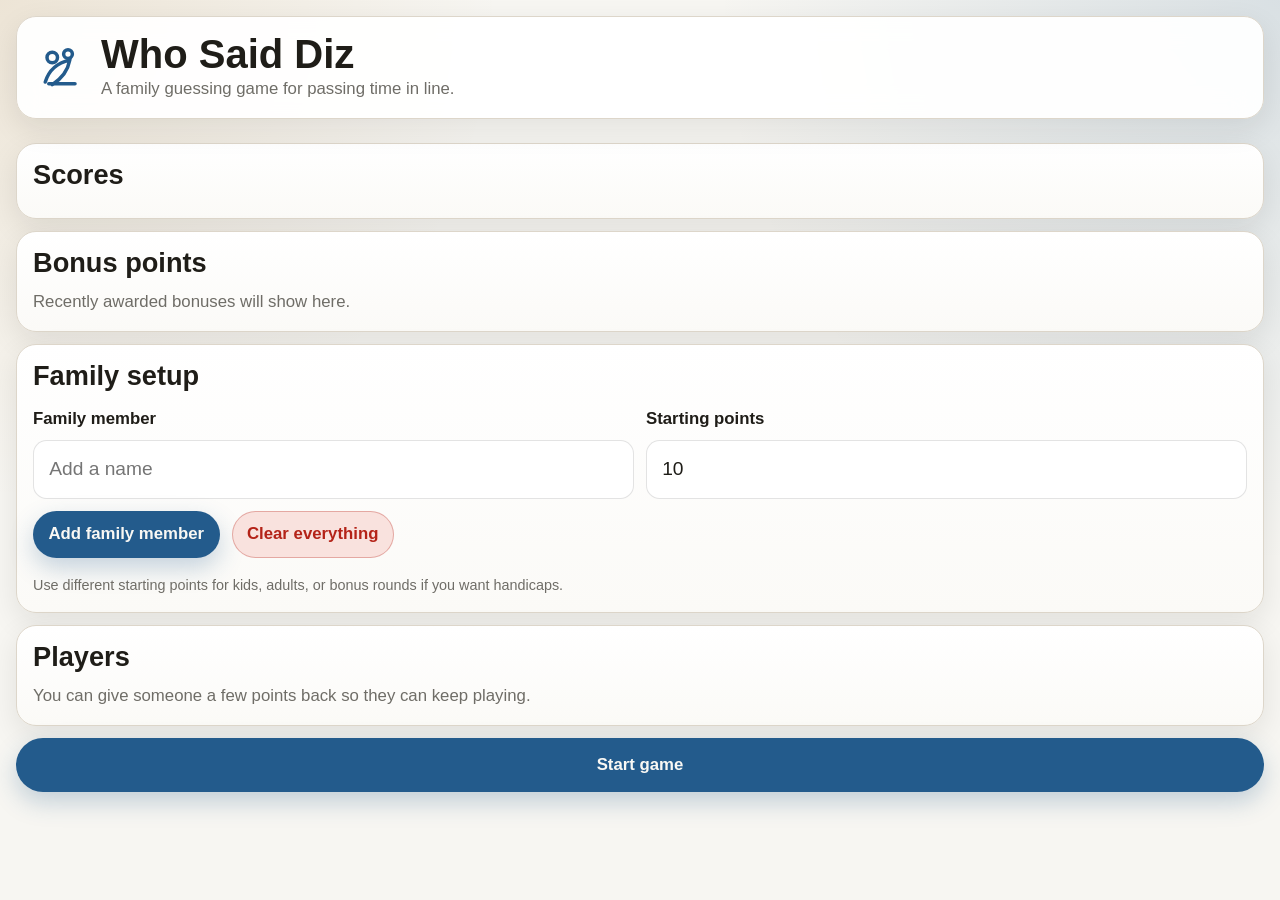
==== index.html @ 051ab287 "Update index.html" ====
<!DOCTYPE html>
<html lang="en" data-theme="light">
<head>
  <meta charset="UTF-8" />
  <meta name="viewport" content="width=device-width, initial-scale=1.0" />
  <title>Who Said Diz</title>

  <link rel="preconnect" href="https://api.fontshare.com" />
  <link
    href="https://api.fontshare.com/v2/css?f[]=cabinet-grotesk@500,700&f[]=satoshi@400,500,700&display=swap"
    rel="stylesheet"
  />
  <link rel="stylesheet" href="styles.css" />
</head>
<body>
  <a class="sr-only" href="#main">Skip to content</a>

  <div class="app">
    <div class="screen-shell">
      <header class="topbar">
        <div class="brand">
          <svg
            class="logo"
            viewBox="0 0 64 64"
            fill="none"
            aria-label="Who Said Diz logo"
          >
            <path
              d="M14 48c4-13 14-22 28-25-2 11-9 21-20 28"
              stroke="currentColor"
              stroke-width="4"
              stroke-linecap="round"
            />
            <circle
              cx="22"
              cy="20"
              r="6"
              stroke="currentColor"
              stroke-width="4"
            />
            <circle
              cx="40"
              cy="16"
              r="5"
              stroke="currentColor"
              stroke-width="4"
            />
            <path
              d="M18 50h30"
              stroke="currentColor"
              stroke-width="4"
              stroke-linecap="round"
            />
          </svg>
          <div>
            <h1>Who Said Diz</h1>
            <p class="sub">A family guessing game for passing time in line.</p>
          </div>
        </div>
      </header>

      <main id="main" class="app-main">
        <section id="screen-setup" class="screen screen--active">
          <article class="panel">
            <h2>Scores</h2>
            <div id="scoreboard" class="scoreboard"></div>
          </article>

          <article class="panel">
            <h2>Bonus points</h2>
            <p class="hint">Recently awarded bonuses will show here.</p>
            <div id="qualifiedBonusPanel" class="bonus-earned-list"></div>
          </article>

          <article class="panel">
            <h2>Family setup</h2>
            <div class="grid-2">
              <div class="field">
                <label for="playerName">Family member</label>
                <input id="playerName" type="text" placeholder="Add a name" />
              </div>
              <div class="field">
                <label for="playerPoints">Starting points</label>
                <input
                  id="playerPoints"
                  type="number"
                  min="0"
                  step="1"
                  value="10"
                />
              </div>
            </div>

            <div class="small-actions">
              <button class="btn btn-primary" type="button" id="addPlayerBtn">
                Add family member
              </button>
              <button class="btn btn-danger" type="button" id="clearAllBtn">
                Clear everything
              </button>
            </div>

            <p class="footer-note">
              Use different starting points for kids, adults, or bonus rounds if you want handicaps.
            </p>
          </article>

          <article class="panel">
            <h2>Players</h2>
            <p class="hint">You can give someone a few points back so they can keep playing.</p>
            <div id="playersList" class="players"></div>
          </article>

          <div class="primary-actions">
            <button type="button" class="btn btn-primary" id="startGameBtn">
              Start game
            </button>
          </div>
        </section>

        <section id="screen-question" class="screen">
          <article class="panel">
            <h2>Pick a question</h2>

            <div class="grid-2">
              <div class="field">
                <label for="attractionName">Attraction</label>
                <input
                  id="attractionName"
                  type="text"
                  placeholder="e.g., Space Mountain"
                  list="attractionSuggestions"
                />
                <datalist id="attractionSuggestions"></datalist>
              </div>

              <div class="field">
                <label for="landName">Land / Area</label>
                <input
                  id="landName"
                  type="text"
                  placeholder="e.g., Tomorrowland"
                  list="landSuggestions"
                />
                <datalist id="landSuggestions"></datalist>
              </div>
            </div>

            <div class="field">
              <label for="betDescription">Question about this ride</label>
              <textarea
                id="betDescription"
                placeholder="Type your own question. Attraction, land, and question are all required."
              ></textarea>
            </div>

            <p class="hint starterHint">
              Once your question is ready, tap Answer to pass the phone around.
            </p>

            <div class="small-actions">
              <button class="btn btn-primary" type="button" id="createBetBtn">
                Answer
              </button>
              <button class="btn btn-secondary" type="button" id="randomBetBtn">
                New question
              </button>
              <button class="btn btn-secondary" type="button" id="clearBetFormBtn">
                Clear
              </button>
            </div>
          </article>
        </section>

        <section id="screen-wager" class="screen">
          <article class="panel">
            <h2>Selected answer</h2>
            <div id="selectedAnswerPanel" class="stack">
              <div class="empty">
                The selected answer and question will appear here once a round reaches guessing.
              </div>
            </div>
          </article>

          <article class="panel">
            <h2>Place your bets</h2>
            <p class="hint">
             Each player guesses who said it and wagers points.
            Table stakes: all players who are in must wager the same amount before you can lock.
              Select "0" to opt out of round.
            </p>
            <div id="betPlayers" class="players">
              <div class="empty">
                Wager choices will appear here once a round reaches guessing.
              </div>
            </div>

            <div class="small-actions">
              <button class="btn btn-primary" type="button" id="lockGuessesBtn">
                Lock wagers &amp; reveal
              </button>
            </div>
          </article>
        </section>

        <section id="screen-reveal" class="screen">
          <article class="panel">
            <h2>Round result</h2>
            <div id="revealSummary" class="reveal-summary"></div>

            <div class="small-actions">
              <button type="button" class="btn btn-primary" id="toScoresBtn">
                Review scores
              </button>
            </div>
          </article>
        </section>

        <section id="screen-scores" class="screen">
          <article class="panel">
            <h2>Scores</h2>
            <div id="scoreboardScoresScreen" class="scoreboard"></div>
          </article>

          <article class="panel">
            <h2>Bonus points</h2>
            <p class="hint">Recently awarded bonuses will show here.</p>
            <div id="qualifiedBonusPanelScores" class="bonus-earned-list"></div>
          </article>

          <div class="primary-actions">
            <button type="button" class="btn btn-primary" id="nextRoundBtn">
              Next round
            </button>
            <button type="button" class="btn btn-secondary" id="viewHistoryBtn">
              Round info &amp; history
            </button>
            <button type="button" class="btn btn-danger" id="restartGameBtn">
              Restart game
            </button>
          </div>
        </section>

        <section id="screen-history" class="screen">
          <article class="panel">
            <h2>Rounds</h2>
            <div id="openBetMetrics" class="totals"></div>
            <div id="openBets" class="bet-list"></div>
          </article>

          <article class="panel">
            <h2>Round history</h2>
            <p class="hint">This screen also shows Hunny Pot controls between questions.</p>
            <div id="historyList" class="history-list"></div>
          </article>

          <article class="panel">
            <h2>Bonus library</h2>
            <p class="hint">
              Use these when someone qualifies for a bonus.
            </p>
            <div id="bonusLibrary" class="bonus-list"></div>
          </article>

          <div class="primary-actions">
            <button type="button" class="btn btn-primary" id="backToScoresBtn">
              Back to scores
            </button>
          </div>
        </section>
      </main>
    </div>
  </div>

  <div
    id="clearHunnyModalBackdrop"
    class="modal-backdrop"
    style="display:none;"
  >
    <div
      class="modal"
      role="dialog"
      aria-modal="true"
      aria-labelledby="clearHunnyModalTitle"
      aria-describedby="clearHunnyModalMessage"
    >
      <h3 id="clearHunnyModalTitle" class="modal-title">Clear Hunny Pot</h3>
      <p class="hint" id="clearHunnyModalMessage"></p>
      <div class="small-actions">
        <button
          type="button"
          class="btn btn-secondary"
          id="clearHunnyModalCancel"
        >
          Cancel
        </button>
        <button
          type="button"
          class="btn btn-danger"
          id="clearHunnyModalConfirm"
        >
          Clear
        </button>
      </div>
    </div>
  </div>

  <div
    id="answerModalBackdrop"
    class="modal-backdrop"
    style="display:none;"
  >
    <div
      class="modal"
      role="dialog"
      aria-modal="true"
      aria-labelledby="answerModalTitle"
      aria-describedby="answerModalPrompt"
    >
      <h3 id="answerModalTitle" class="modal-title">Pass the phone</h3>
      <p class="hint" id="answerModalPrompt"></p>

      <div class="field">
        <label id="answerModalPlayerLabel" for="answerModalInput"></label>
        <textarea id="answerModalInput"></textarea>
      </div>

      <div class="small-actions">
        <button
          type="button"
          class="btn btn-primary"
          id="answerModalSaveBtn"
        >
          Save and pass
        </button>
        <button
          type="button"
          class="btn btn-secondary"
          id="answerModalGhostBtn"
        >
          Ghost answer
        </button>
        <button
          type="button"
          class="btn btn-secondary"
          id="answerModalCancelBtn"
        >
          Cancel
        </button>
      </div>
    </div>
  </div>

  <div
    id="giveHunnyModalBackdrop"
    class="modal-backdrop"
    style="display:none;"
  >
    <div
      class="modal"
      role="dialog"
      aria-modal="true"
      aria-labelledby="giveHunnyModalTitle"
      aria-describedby="giveHunnyModalMessage"
    >
      <h3 id="giveHunnyModalTitle" class="modal-title">Give from Hunny Pot</h3>
      <p id="giveHunnyModalMessage" class="hint"></p>

      <div class="field">
        <label for="giveHunnyModalInput">Points to give</label>
        <input
          id="giveHunnyModalInput"
          type="number"
          min="1"
          step="1"
          inputmode="numeric"
          pattern="[0-9]*"
        />
      </div>

      <div class="small-actions">
        <button
          class="btn btn-secondary"
          type="button"
          id="giveHunnyModalCancel"
        >
          Cancel
        </button>
        <button
          class="btn btn-primary"
          type="button"
          id="giveHunnyModalConfirm"
        >
          Give points
        </button>
      </div>
    </div>
  </div>

  <div
    id="addHunnyModalBackdrop"
    class="modal-backdrop"
    style="display:none;"
  >
    <div
      class="modal"
      role="dialog"
      aria-modal="true"
      aria-labelledby="addHunnyModalTitle"
    >
      <h3 id="addHunnyModalTitle" class="modal-title">Add to Hunny Pot</h3>

      <div class="field">
        <label for="addHunnyModalInput">Points to add</label>
        <input
          id="addHunnyModalInput"
          type="number"
          min="1"
          step="1"
          inputmode="numeric"
          pattern="[0-9]*"
        />
      </div>

      <div class="small-actions">
        <button
          class="btn btn-secondary"
          type="button"
          id="addHunnyModalCancel"
        >
          Cancel
        </button>
        <button
          class="btn btn-primary"
          type="button"
          id="addHunnyModalConfirm"
        >
          Add points
        </button>
      </div>
    </div>
  </div>

  <div
    id="revealModalBackdrop"
    class="modal-backdrop"
    style="display:none;"
  >
    <div
      class="modal"
      role="dialog"
      aria-modal="true"
      aria-labelledby="revealModalTitle"
      aria-describedby="revealModalSub"
    >
      <h3 id="revealModalTitle" class="modal-title">Round result</h3>
      <p class="hint" id="revealModalSub"></p>
      <div class="field">
        <div id="revealModalBody" class="hint"></div>
      </div>
      <div class="small-actions">
        <button
          type="button"
          class="btn btn-primary"
          id="revealModalCloseBtn"
        >
          OK
        </button>
      </div>
    </div>
  </div>

  <!-- Hot Round modal -->
  <div
    id="hotRoundModalBackdrop"
    class="modal-backdrop"
    style="display:none;"
  >
    <div
      class="modal"
      role="dialog"
      aria-modal="true"
      aria-labelledby="hotRoundModalTitle"
      aria-describedby="hotRoundModalMessage"
    >
      <h3 id="hotRoundModalTitle" class="modal-title">Hunny Pot Hot Round</h3>
      <p class="hint" id="hotRoundModalMessage">
        The Hunny Pot has points. You can set aside some as an extra bonus for this round's winner.
      </p>

      <div class="field">
        <label for="hotRoundModalInput">Extra points from Hunny Pot</label>
        <input
          id="hotRoundModalInput"
          type="number"
          min="1"
          step="1"
          inputmode="numeric"
          pattern="[0-9]*"
        />
        <p class="hint">These points will be shared between any winners, on top of normal winnings.</p>
      </div>

      <div class="small-actions">
        <button
          type="button"
          class="btn btn-secondary"
          id="hotRoundModalSkip"
        >
          Not this round
        </button>
        <button
          type="button"
          class="btn btn-secondary"
          id="hotRoundModalCancel"
        >
          Cancel
        </button>
        <button
          type="button"
          class="btn btn-primary"
          id="hotRoundModalConfirm"
        >
          Make it Hot
        </button>
      </div>
    </div>
  </div>

  <script src="parks-data.js"></script>
  <script src="questions.js"></script>
  <script src="ghostRideFragments.js"></script>
  <script type="module" src="ui.js"></script>
</body>
</html>
---- styles.css ----
:root,
[data-theme="light"] {
  /* Typography scale */
  --text-xs: clamp(0.8rem, 0.75rem + 0.25vw, 0.9rem);
  --text-sm: clamp(0.9rem, 0.85rem + 0.4vw, 1.05rem);
  --text-base: clamp(1.05rem, 1rem + 0.35vw, 1.2rem);
  --text-lg: clamp(1.3rem, 1.1rem + 0.9vw, 1.7rem);
  --text-xl: clamp(1.7rem, 1.4rem + 1.5vw, 2.5rem);

  /* Spacing scale */
  --space-1: 0.25rem;
  --space-2: 0.5rem;
  --space-3: 0.75rem;
  --space-4: 1rem;
  --space-5: 1.25rem;
  --space-6: 1.5rem;
  --space-8: 2rem;
  --space-10: 2.5rem;
  --space-12: 3rem;

  /* Light theme colors */
  --color-bg: #f7f6f2;
  --color-surface: #ffffff;
  --color-surface-2: #fbfaf7;
  --color-surface-offset: #f3f0ec;
  --color-surface-soft: #f6f3ee;
  --color-border: #ddd6ca;

  --color-text: #1f1d18;
  --color-text-muted: #6f6d67;
  --color-text-faint: #9d9a92;
  --color-text-inverse: #f9f8f4;

  --color-primary: #235b8c;
  --color-primary-hover: #29689f;
  --color-success: #166534;
  --color-warning: #b45309;
  --color-error: #b42318;
  --color-gold: #a16207;

  /* Radii */
  --radius-sm: 0.5rem;
  --radius-md: 0.85rem;
  --radius-lg: 1.25rem;
  --radius-full: 9999px;

  /* Shadows */
  --shadow-sm: 0 1px 2px rgba(24, 24, 24, 0.05);
  --shadow-md: 0 10px 30px rgba(24, 24, 24, 0.09);

  /* Fonts */
  --font-display: 'Cabinet Grotesk', 'Inter', sans-serif;
  --font-body: 'Satoshi', 'Inter', sans-serif;
}

[data-theme="dark"] {
  --color-bg: #171614;
  --color-surface: #1c1b19;
  --color-surface-2: #201f1d;
  --color-surface-offset: #22211f;
  --color-surface-soft: #1f1e1c;
  --color-border: #393836;

  --color-text: #e2dfd8;
  --color-text-muted: #b1aea7;
  --color-text-faint: #7d7a73;
  --color-text-inverse: #211f1c;

  --color-primary: #4f98a3;
  --color-primary-hover: #227f8b;
  --color-success: #6daa45;
  --color-warning: #bb653b;
  --color-error: #d163a7;
  --color-gold: #e8af34;

  --shadow-sm: 0 1px 2px rgba(0, 0, 0, 0.25);
  --shadow-md: 0 10px 28px rgba(0, 0, 0, 0.36);
}

/* ---------- Global resets ---------- */

*,
*::before,
*::after {
  box-sizing: border-box;
  margin: 0;
  padding: 0;
}

html {
  -webkit-text-size-adjust: 100%;
  text-size-adjust: 100%;
  scroll-behavior: smooth;
}

body {
  min-height: 100dvh;
  font-family: var(--font-body);
  font-size: var(--text-base);
  line-height: 1.55;
  color: var(--color-text);
  background:
    radial-gradient(
      circle at top left,
      color-mix(in oklab, var(--color-gold) 12%, transparent),
      transparent 32%
    ),
    radial-gradient(
      circle at top right,
      color-mix(in oklab, var(--color-primary) 14%, transparent),
      transparent 36%
    ),
    var(--color-bg);
}

/* ---------- Park-specific themes ---------- */

/* Magic Kingdom – pink */
body.park-mk {
  background:
    radial-gradient(circle at top, #ffc0cb 0, transparent 42%),
    radial-gradient(circle at bottom, #ff8da1 0, #ff5c8a 40%, #31071a 100%);
}

/* EPCOT – blue */
body.park-epcot {
  background:
    radial-gradient(circle at top, #cfe2ff 0, transparent 42%),
    radial-gradient(circle at bottom, #4f6bff 0, #2740a8 45%, #0a102e 100%);
}

/* Animal Kingdom – green */
body.park-dak {
  background:
    radial-gradient(circle at top, #c8f7c5 0, transparent 42%),
    radial-gradient(circle at bottom, #3b7a3a 0, #1f4f26 45%, #05170c 100%);
}

/* Hollywood Studios – purple */
body.park-hs {
  background:
    radial-gradient(circle at top, #e3c8ff 0, transparent 42%),
    radial-gradient(circle at bottom, #ad41df 0, #6b1b9c 45%, #1a0627 100%);
}

button,
input,
textarea,
select {
  font: inherit;
  color: inherit;
}

button {
  cursor: pointer;
  border: none;
  background: none;
}

input,
textarea,
select {
  width: 100%;
  border: 1px solid color-mix(in oklab, var(--color-text) 12%, transparent);
  background: #fff;
  border-radius: var(--radius-md);
  padding: 0.85rem 0.95rem;
}

textarea {
  min-height: 120px;
  resize: vertical;
}

:focus-visible {
  outline: 2px solid var(--color-primary);
  outline-offset: 2px;
}

/* ---------- App shell ---------- */

.app {
  max-width: 1300px;
  margin: 0 auto;
  padding: var(--space-4);
  display: flex;
  flex-direction: column;
  min-height: 100dvh;
  gap: var(--space-3);
}

/* Top + main container mimics an app frame */
.screen-shell {
  flex: 1;
  display: flex;
  flex-direction: column;
  gap: var(--space-3);
}

.app-main {
  flex: 1;
  display: flex;
  flex-direction: column;
  gap: var(--space-3);
}

/* Each screen is a vertical stack that fills the width.
   Only one is visible at a time via .screen--active. */
.screen {
  display: none;
  flex-direction: column;
  gap: var(--space-3);
}

.screen--active {
  display: flex;
}

/* For things like Start game / Next round buttons at the bottom of a screen */
.primary-actions {
  margin-top: auto;
  display: flex;
  flex-direction: column;
  gap: var(--space-3);
}

.primary-actions .btn {
  width: 100%;
}

/* ---------- Topbar ---------- */

.topbar {
  display: flex;
  gap: var(--space-3);
  align-items: center;
  justify-content: space-between;
  margin-bottom: var(--space-3);
  padding: var(--space-4);
  background: color-mix(in oklab, var(--color-surface) 94%, transparent);
  border: 1px solid var(--color-border);
  border-radius: 20px;
  box-shadow: var(--shadow-md);
  backdrop-filter: blur(14px);
}

.brand {
  display: flex;
  gap: var(--space-3);
  align-items: center;
}

.logo {
  width: 56px;
  height: 56px;
  color: var(--color-primary);
}

/* Typography */

h1,
h2,
h3 {
  font-family: var(--font-display);
  line-height: 1.08;
}

h1 {
  font-size: var(--text-xl);
}

h2 {
  font-size: var(--text-lg);
  margin-bottom: var(--space-3);
}

h3 {
  font-size: 1.1rem;
}

.sub {
  color: var(--color-text-muted);
  font-size: var(--text-sm);
  max-width: 60ch;
}

/* ---------- Buttons ---------- */

.btn {
  display: inline-flex;
  align-items: center;
  justify-content: center;
  gap: 0.5rem;
  min-height: 44px;
  padding: 0.8rem 1rem;
  border-radius: var(--radius-full);
  border: 1px solid transparent;
  font-weight: 700;
  font-size: var(--text-sm);
  transition:
    background-color 180ms ease,
    color 180ms ease,
    border-color 180ms ease,
    transform 180ms ease,
    box-shadow 180ms ease;
}

.btn:hover {
  transform: translateY(-1px);
}

.btn-primary {
  background: var(--color-primary);
  color: var(--color-text-inverse);
  box-shadow: 0 10px 24px rgba(35, 91, 140, 0.25);
}

.btn-primary:hover {
  background: var(--color-primary-hover);
}

.btn-secondary {
  background: var(--color-surface-offset);
  border-color: color-mix(in oklab, var(--color-text) 12%, transparent);
}

.btn-danger {
  background: color-mix(in oklab, var(--color-error) 14%, var(--color-surface));
  color: var(--color-error);
  border-color: color-mix(in oklab, var(--color-error) 30%, transparent);
}

/* Tiny button variant for inline actions */
.btn-xs {
  min-height: 32px;
  padding: 0.3rem 0.7rem;
  font-size: var(--text-xs);
}

/* ---------- Panels & simple stacks ---------- */

.stack {
  display: grid;
  gap: var(--space-3);
}

/* Primary card container for each section */
.panel {
  background: linear-gradient(180deg, var(--color-surface), var(--color-surface-2));
  border: 1px solid var(--color-border);
  border-radius: 20px;
  padding: var(--space-4);
  box-shadow: var(--shadow-md);
}

/* Grid helpers */

.grid-2 {
  display: grid;
  grid-template-columns: repeat(2, minmax(0, 1fr));
  gap: var(--space-3);
}

/* ---------- Form fields ---------- */

.field {
  display: grid;
  gap: 0.45rem;
}

.field label {
  font-size: var(--text-sm);
  font-weight: 700;
  margin-top: 4px;
}

.hint {
  color: var(--color-text-muted);
  font-size: var(--text-sm);
}

/* ---------- Players & scoreboard ---------- */

.players {
  display: grid;
  gap: var(--space-3);
}

.player-chip,
.score-card,
.history-item,
.player-bet-row,
.bonus-card,
.earned-card {
  border: 1px solid var(--color-border);
  background: linear-gradient(180deg, var(--color-surface), var(--color-surface-2));
  border-radius: 16px;
}

/* Player card with avatar + stats */
.player-chip {
  display: grid;
  grid-template-columns: 1fr auto;
  gap: var(--space-2);
  padding: var(--space-3);
  align-items: center;
}

.player-chip__main {
  display: flex;
  align-items: center;
  gap: var(--space-2);
}

.player-chip__avatar {
  width: 32px;
  height: 32px;
  border-radius: var(--radius-full);
  background: radial-gradient(circle at 30% 30%, #facc15, #eab308);
  color: #111827;
  display: flex;
  align-items: center;
  justify-content: center;
  font-size: 0.78rem;
  font-weight: 700;
}

.player-chip__name {
  font-weight: 600;
}

.player-chip__meta {
  font-size: 0.75rem;
  color: var(--color-text-muted);
}

.player-chip__actions {
  display: flex;
  flex-direction: column;
  gap: 0.35rem;
  align-items: flex-end;
}

.scoreboard {
  display: grid;
  grid-template-columns: repeat(auto-fit, minmax(160px, 1fr));
  gap: var(--space-3);
}

.score-card {
  padding: var(--space-3);
  display: grid;
  gap: 0.35rem;
}

.score-name {
  font-weight: 700;
}

.score-points {
  font-size: 1.7rem;
  font-weight: 700;
  font-variant-numeric: tabular-nums;
  color: var(--color-primary);
}

/* ---------- Pills / chips ---------- */

.pill {
  display: inline-flex;
  align-items: center;
  min-height: 28px;
  padding: 0.3rem 0.7rem;
  border-radius: var(--radius-full);
  font-size: var(--text-xs);
  font-weight: 700;
  background: var(--color-surface-offset);
  color: var(--color-text-muted);
}

.pill-open {
  background: #dff7ef;
  color: var(--color-success);
}

.pill-won {
  background: color-mix(in oklab, var(--color-success) 18%, var(--color-surface));
  color: var(--color-success);
}

.pot-pill-total {
  background: #fff4d6;
  color: var(--color-warning);
}

/* ---------- Bets / history ---------- */

.bet-list,
.history-list {
  display: grid;
  gap: var(--space-3);
}

.bet-card,
.history-item {
  padding: var(--space-3);
  display: grid;
  gap: var(--space-3);
}

.bet-head {
  display: flex;
  justify-content: space-between;
  gap: var(--space-3);
  align-items: flex-start;
}

.bet-meta {
  display: flex;
  flex-wrap: wrap;
  gap: 0.45rem;
}

/* Wager rows: stack on mobile, side-by-side on larger devices */
.player-bet-row {
  padding: 0.85rem;
  display: grid;
  gap: var(--space-3);
  align-items: center;
}

.player-bet-row strong {
  font-size: var(--text-sm);
}

.player-bet-row > div:first-child {
  display: flex;
  justify-content: space-between;
  align-items: baseline;
}

.player-bet-row .field-group {
  display: grid;
  gap: var(--space-3);
}

@media (min-width: 400px) {
  .player-bet-row .field-group {
    grid-template-columns: repeat(2, minmax(0, 1fr));
  }
}

/* ---------- Bonus panels ---------- */

.bonus-list,
.bonus-earned-list {
  display: grid;
  gap: var(--space-3);
}

.bonus-card,
.earned-card {
  padding: var(--space-3);
}

.bonus-head,
.earned-head {
  display: flex;
  justify-content: space-between;
  gap: var(--space-3);
  align-items: flex-start;
}

.bonus-points {
  font-family: var(--font-display);
  font-size: 1.5rem;
  font-weight: 700;
  color: var(--color-gold);
}

/* ---------- Empty state ---------- */

.empty {
  color: var(--color-text-muted);
  padding: var(--space-6);
  text-align: center;
  border: 1px dashed var(--color-border);
  border-radius: 16px;
}

/* ---------- Small actions row ---------- */

.small-actions {
  display: flex;
  gap: var(--space-3);
  flex-wrap: wrap;
  align-items: center;
  margin-top: var(--space-3);
}

.small-actions .btn {
  min-height: 38px;
  padding: 0.6rem 0.9rem;
}

/* Smaller buttons in Hunny Pot row */
.small-actions-hunny .btn {
  min-height: 32px;
  padding: 0.3rem 0.7rem;
  font-size: var(--text-xs);
  margin-top: 10px;
}

/* ---------- Totals / metrics ---------- */

.totals {
  display: grid;
  grid-template-columns: repeat(4, minmax(0, 1fr));
  gap: var(--space-3);
}

.metric {
  padding: var(--space-3);
  background: var(--color-surface-offset);
  border-radius: var(--radius-md);
  min-width: 0;
}

.metric-value {
  display: block;
  font-size: 1.2rem;
  font-weight: 700;
  font-variant-numeric: tabular-nums;
}

/* Misc text */

.footer-note {
  margin-top: var(--space-4);
  font-size: var(--text-xs);
  color: var(--color-text-muted);
}

.sr-only {
  position: absolute;
  width: 1px;
  height: 1px;
  overflow: hidden;
  clip: rect(0, 0, 0, 0);
  white-space: nowrap;
}

.reveal-section-title {
  font-weight: 700;
  margin-top: 0.5rem;
  margin-bottom: 0.25rem;
}

/* ---------- Modal ---------- */

.modal-backdrop {
  position: fixed;
  inset: 0;
  background: rgba(0, 0, 0, 0.45);
  display: none;
  align-items: center;
  justify-content: center;
  padding: var(--space-4);
  z-index: 1000;
}

.modal {
  background: #ffffff;
  border-radius: 18px;
  padding: var(--space-4);
  box-shadow: var(--shadow-md);
  max-width: 420px;
  width: min(100%, 420px);
  display: grid;
  gap: var(--space-3);
  border: 1px solid var(--color-border);
}

.modal-title {
  font-family: var(--font-display);
  font-size: var(--text-lg);
}

/* ---------- Responsive ---------- */

@media (max-width: 900px) {
  .grid-2,
  .player-chip,
  .totals {
    grid-template-columns: 1fr;
  }

  .topbar,
  .bet-he
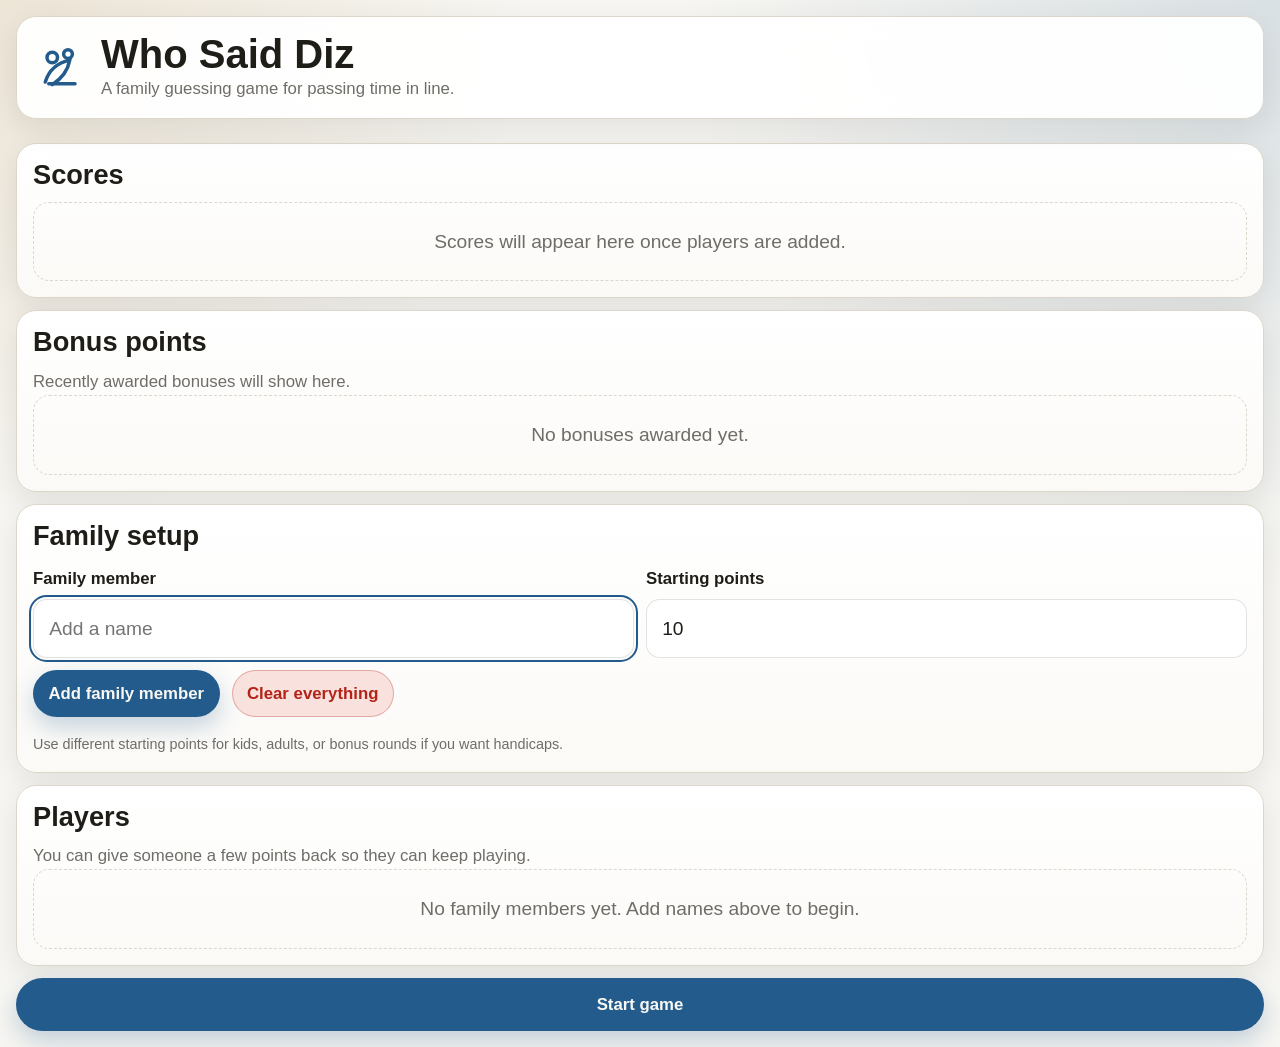
==== commit 6b7c0439: "Update index.html" ====
--- a/index.html
+++ b/index.html
@@ -1,4 +1,4 @@
- <!DOCTYPE html>
+<!DOCTYPE html>
 <html lang="en" data-theme="light">
 <head>
   <meta charset="UTF-8" />
@@ -212,6 +212,10 @@
               <button type="button" class="btn btn-primary" id="toScoresBtn">
                 Review scores
               </button>
+              <!-- New: adjustments button -->
+              <button type="button" class="btn btn-secondary" id="viewAdjustmentsBtn">
+                View adjustments
+              </button>
             </div>
           </article>
         </section>
@@ -527,9 +531,36 @@
     </div>
   </div>
 
+  <!-- New: Adjustments modal -->
+  <div
+    id="adjustmentsModalBackdrop"
+    class="modal-backdrop"
+    style="display:none;"
+  >
+    <div
+      class="modal"
+      role="dialog"
+      aria-modal="true"
+      aria-labelledby="adjustmentsModalTitle"
+      aria-describedby="adjustmentsModalBody"
+    >
+      <h3 id="adjustmentsModalTitle" class="modal-title">Round adjustments</h3>
+      <div id="adjustmentsModalBody" class="hint"></div>
+      <div class="small-actions">
+        <button
+          type="button"
+          class="btn btn-primary"
+          id="adjustmentsModalClose"
+        >
+          Done
+        </button>
+      </div>
+    </div>
+  </div>
+
   <script src="parks-data.js"></script>
   <script src="questions.js"></script>
   <script src="ghostRideFragments.js"></script>
   <script type="module" src="ui.js"></script>
 </body>
-</html>+</html>
--- a/styles.css
+++ b/styles.css
@@ -100,47 +100,9 @@
   line-height: 1.55;
   color: var(--color-text);
   background:
-    radial-gradient(
-      circle at top left,
-      color-mix(in oklab, var(--color-gold) 12%, transparent),
-      transparent 32%
-    ),
-    radial-gradient(
-      circle at top right,
-      color-mix(in oklab, var(--color-primary) 14%, transparent),
-      transparent 36%
-    ),
+    radial-gradient(circle at top left, color-mix(in oklab, var(--color-gold) 12%, transparent), transparent 32%),
+    radial-gradient(circle at top right, color-mix(in oklab, var(--color-primary) 14%, transparent), transparent 36%),
     var(--color-bg);
-}
-
-/* ---------- Park-specific themes ---------- */
-
-/* Magic Kingdom – pink */
-body.park-mk {
-  background:
-    radial-gradient(circle at top, #ffc0cb 0, transparent 42%),
-    radial-gradient(circle at bottom, #ff8da1 0, #ff5c8a 40%, #31071a 100%);
-}
-
-/* EPCOT – blue */
-body.park-epcot {
-  background:
-    radial-gradient(circle at top, #cfe2ff 0, transparent 42%),
-    radial-gradient(circle at bottom, #4f6bff 0, #2740a8 45%, #0a102e 100%);
-}
-
-/* Animal Kingdom – green */
-body.park-dak {
-  background:
-    radial-gradient(circle at top, #c8f7c5 0, transparent 42%),
-    radial-gradient(circle at bottom, #3b7a3a 0, #1f4f26 45%, #05170c 100%);
-}
-
-/* Hollywood Studios – purple */
-body.park-hs {
-  background:
-    radial-gradient(circle at top, #e3c8ff 0, transparent 42%),
-    radial-gradient(circle at bottom, #ad41df 0, #6b1b9c 45%, #1a0627 100%);
 }
 
 button,
@@ -696,4 +658,74 @@
   }
 
   .topbar,
-  .bet-he
+  .bet-head {
+    flex-direction: column;
+    align-items: flex-start;
+  }
+
+  .small-actions {
+    width: 100%;
+    flex-wrap: wrap;
+  }
+
+  .small-actions .btn {
+    flex: 1 1 auto;
+  }
+
+  .app {
+    padding: var(--space-3);
+  }
+}
+
+@media (max-width: 600px) {
+  .app {
+    padding: var(--space-2);
+    min-height: 100dvh;
+  }
+
+  .topbar {
+    padding: var(--space-3);
+  }
+
+  .panel {
+    padding: var(--space-3);
+  }
+
+  h1 {
+    font-size: var(--text-lg);
+  }
+
+  h2 {
+    font-size: var(--text-base);
+  }
+
+  .sub {
+    max-width: 100%;
+  }
+
+  .small-actions {
+    flex-direction: column;
+    align-items: stretch;
+  }
+
+  .small-actions .btn,
+  .btn-primary,
+  .btn-secondary,
+  .btn-danger {
+    width: 100%;
+    justify-content: center;
+  }
+
+  .bet-card,
+  .history-item {
+    padding: var(--space-3);
+  }
+
+  .metric {
+    width: 100%;
+  }
+
+  .score-points {
+    font-size: 1.45rem;
+  }
+}
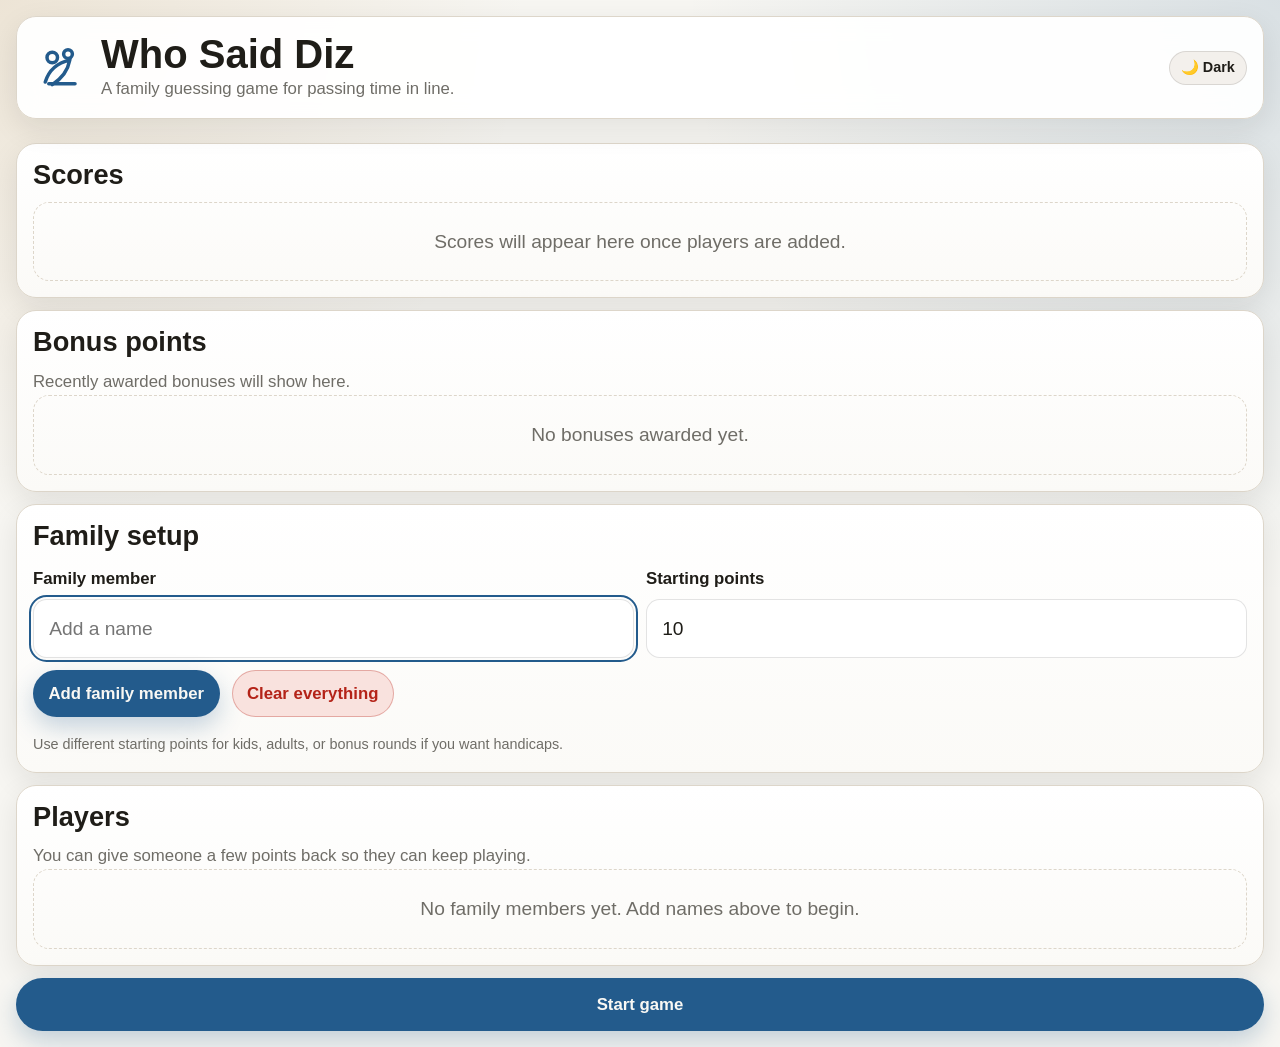
==== commit cee8bdd9: "Update index.html" ====
--- a/index.html
+++ b/index.html
@@ -5,20 +5,33 @@
   <meta name="viewport" content="width=device-width, initial-scale=1.0" />
   <title>Who Said Diz</title>
 
+  <!-- Preconnect to font provider for faster load -->
   <link rel="preconnect" href="https://api.fontshare.com" />
   <link
     href="https://api.fontshare.com/v2/css?f[]=cabinet-grotesk@500,700&f[]=satoshi@400,500,700&display=swap"
     rel="stylesheet"
   />
+
+  <!-- Main stylesheet -->
   <link rel="stylesheet" href="styles.css" />
 </head>
 <body>
+
+  <!-- Skip link for keyboard / screen reader users -->
   <a class="sr-only" href="#main">Skip to content</a>
 
+  <!-- ============================================================
+       APP SHELL
+       .app        — outer max-width container
+       .screen-shell — flex column wrapping header + main
+  ============================================================ -->
   <div class="app">
     <div class="screen-shell">
+
+      <!-- ---- Top bar: branding only ---- -->
       <header class="topbar">
         <div class="brand">
+          <!-- Decorative SVG logo; aria-label gives screen readers context -->
           <svg
             class="logo"
             viewBox="0 0 64 64"
@@ -31,20 +44,8 @@
               stroke-width="4"
               stroke-linecap="round"
             />
-            <circle
-              cx="22"
-              cy="20"
-              r="6"
-              stroke="currentColor"
-              stroke-width="4"
-            />
-            <circle
-              cx="40"
-              cy="16"
-              r="5"
-              stroke="currentColor"
-              stroke-width="4"
-            />
+            <circle cx="22" cy="20" r="6" stroke="currentColor" stroke-width="4" />
+            <circle cx="40" cy="16" r="5" stroke="currentColor" stroke-width="4" />
             <path
               d="M18 50h30"
               stroke="currentColor"
@@ -52,26 +53,55 @@
               stroke-linecap="round"
             />
           </svg>
+
           <div>
             <h1>Who Said Diz</h1>
             <p class="sub">A family guessing game for passing time in line.</p>
           </div>
         </div>
+
+        <!-- Theme toggle button; aria-label updated by ui.js at runtime -->
+        <button
+          type="button"
+          class="btn btn-secondary btn-xs"
+          id="themeToggleBtn"
+          aria-label="Switch to dark mode"
+        >
+          🌙 Dark
+        </button>
       </header>
 
+      <!-- ============================================================
+           MAIN CONTENT
+           Six screens live here. Only one carries .screen--active at
+           a time; ui.js manages which one is visible.
+
+           Screen order / flow:
+             setup → question → wager → reveal → scores ↔ history
+             Next round loops back to question.
+      ============================================================ -->
       <main id="main" class="app-main">
+
+        <!-- ====================================================
+             SCREEN 1: SETUP
+             Add family members, view scores, manage Hunny Pot.
+        ==================================================== -->
         <section id="screen-setup" class="screen screen--active">
+
+          <!-- Live scoreboard shown before the game starts -->
           <article class="panel">
             <h2>Scores</h2>
             <div id="scoreboard" class="scoreboard"></div>
           </article>
 
+          <!-- Recently awarded bonuses -->
           <article class="panel">
             <h2>Bonus points</h2>
             <p class="hint">Recently awarded bonuses will show here.</p>
             <div id="qualifiedBonusPanel" class="bonus-earned-list"></div>
           </article>
 
+          <!-- Add / manage family members -->
           <article class="panel">
             <h2>Family setup</h2>
             <div class="grid-2">
@@ -105,12 +135,14 @@
             </p>
           </article>
 
+          <!-- Player list with inline Hunny Pot controls -->
           <article class="panel">
             <h2>Players</h2>
             <p class="hint">You can give someone a few points back so they can keep playing.</p>
             <div id="playersList" class="players"></div>
           </article>
 
+          <!-- Primary CTA -->
           <div class="primary-actions">
             <button type="button" class="btn btn-primary" id="startGameBtn">
               Start game
@@ -118,10 +150,17 @@
           </div>
         </section>
 
+        <!-- ====================================================
+             SCREEN 2: QUESTION
+             Pick or generate a question; tap Answer to collect
+             responses one player at a time.
+        ==================================================== -->
         <section id="screen-question" class="screen">
           <article class="panel">
             <h2>Pick a question</h2>
 
+            <!-- Attraction + land fields with datalist autocomplete
+                 (populated from parks-data.js at runtime) -->
             <div class="grid-2">
               <div class="field">
                 <label for="attractionName">Attraction</label>
@@ -146,6 +185,7 @@
               </div>
             </div>
 
+            <!-- Free-text question -->
             <div class="field">
               <label for="betDescription">Question about this ride</label>
               <textarea
@@ -159,12 +199,15 @@
             </p>
 
             <div class="small-actions">
+              <!-- Answer: begins the answer-collection phase -->
               <button class="btn btn-primary" type="button" id="createBetBtn">
                 Answer
               </button>
+              <!-- New question: fills in a random unused global question -->
               <button class="btn btn-secondary" type="button" id="randomBetBtn">
                 New question
               </button>
+              <!-- Clear: resets the question form -->
               <button class="btn btn-secondary" type="button" id="clearBetFormBtn">
                 Clear
               </button>
@@ -172,7 +215,14 @@
           </article>
         </section>
 
+        <!-- ====================================================
+             SCREEN 3: WAGER
+             Each player guesses who said it and wagers points.
+             Table stakes enforced before locking.
+        ==================================================== -->
         <section id="screen-wager" class="screen">
+
+          <!-- Shows the selected answer and question for this round -->
           <article class="panel">
             <h2>Selected answer</h2>
             <div id="selectedAnswerPanel" class="stack">
@@ -182,11 +232,12 @@
             </div>
           </article>
 
+          <!-- Per-player guess + wager inputs -->
           <article class="panel">
             <h2>Place your bets</h2>
             <p class="hint">
-             Each player guesses who said it and wagers points.
-            Table stakes: all players who are in must wager the same amount before you can lock.
+              Each player guesses who said it and wagers points.
+              Table stakes: all players who are in must wager the same amount before you can lock.
               Select "0" to opt out of round.
             </p>
             <div id="betPlayers" class="players">
@@ -203,16 +254,23 @@
           </article>
         </section>
 
+        <!-- ====================================================
+             SCREEN 4: REVEAL
+             Shows wager-based round result. Adjustments (Hot
+             Round, bonuses, catch-up) are a deliberate second
+             step via the "View adjustments" button.
+        ==================================================== -->
         <section id="screen-reveal" class="screen">
           <article class="panel">
             <h2>Round result</h2>
             <div id="revealSummary" class="reveal-summary"></div>
 
             <div class="small-actions">
+              <!-- Advance to scores screen -->
               <button type="button" class="btn btn-primary" id="toScoresBtn">
                 Review scores
               </button>
-              <!-- New: adjustments button -->
+              <!-- Open adjustments modal (Hot Round, bonuses, catch-up) -->
               <button type="button" class="btn btn-secondary" id="viewAdjustmentsBtn">
                 View adjustments
               </button>
@@ -220,7 +278,13 @@
           </article>
         </section>
 
+        <!-- ====================================================
+             SCREEN 5: SCORES
+             Full scoreboard after a round resolves. Jump to
+             history or start the next round from here.
+        ==================================================== -->
         <section id="screen-scores" class="screen">
+
           <article class="panel">
             <h2>Scores</h2>
             <div id="scoreboardScoresScreen" class="scoreboard"></div>
@@ -245,24 +309,31 @@
           </div>
         </section>
 
+        <!-- ====================================================
+             SCREEN 6: HISTORY
+             Resolved rounds, Hunny Pot controls, and bonus
+             library for manual awards.
+        ==================================================== -->
         <section id="screen-history" class="screen">
+
+          <!-- Active (unresolved) rounds summary -->
           <article class="panel">
             <h2>Rounds</h2>
             <div id="openBetMetrics" class="totals"></div>
             <div id="openBets" class="bet-list"></div>
           </article>
 
+          <!-- Resolved round history + Hunny Pot controls -->
           <article class="panel">
             <h2>Round history</h2>
             <p class="hint">This screen also shows Hunny Pot controls between questions.</p>
             <div id="historyList" class="history-list"></div>
           </article>
 
+          <!-- Manual bonus awards -->
           <article class="panel">
             <h2>Bonus library</h2>
-            <p class="hint">
-              Use these when someone qualifies for a bonus.
-            </p>
+            <p class="hint">Use these when someone qualifies for a bonus.</p>
             <div id="bonusLibrary" class="bonus-list"></div>
           </article>
 
@@ -272,15 +343,21 @@
             </button>
           </div>
         </section>
+
       </main>
-    </div>
-  </div>
-
-  <div
-    id="clearHunnyModalBackdrop"
-    class="modal-backdrop"
-    style="display:none;"
-  >
+    </div><!-- /.screen-shell -->
+  </div><!-- /.app -->
+
+
+  <!-- ============================================================
+       MODALS
+       All modals use role="dialog" + aria-modal + aria-labelledby
+       for accessibility. They are hidden via style="display:none"
+       and shown/hidden by ui.js.
+  ============================================================ -->
+
+  <!-- ---- Clear Hunny Pot confirmation ---- -->
+  <div id="clearHunnyModalBackdrop" class="modal-backdrop" style="display:none;">
     <div
       class="modal"
       role="dialog"
@@ -291,29 +368,14 @@
       <h3 id="clearHunnyModalTitle" class="modal-title">Clear Hunny Pot</h3>
       <p class="hint" id="clearHunnyModalMessage"></p>
       <div class="small-actions">
-        <button
-          type="button"
-          class="btn btn-secondary"
-          id="clearHunnyModalCancel"
-        >
-          Cancel
-        </button>
-        <button
-          type="button"
-          class="btn btn-danger"
-          id="clearHunnyModalConfirm"
-        >
-          Clear
-        </button>
-      </div>
-    </div>
-  </div>
-
-  <div
-    id="answerModalBackdrop"
-    class="modal-backdrop"
-    style="display:none;"
-  >
+        <button type="button" class="btn btn-secondary" id="clearHunnyModalCancel">Cancel</button>
+        <button type="button" class="btn btn-danger" id="clearHunnyModalConfirm">Clear</button>
+      </div>
+    </div>
+  </div>
+
+  <!-- ---- Pass-the-phone answer collection ---- -->
+  <div id="answerModalBackdrop" class="modal-backdrop" style="display:none;">
     <div
       class="modal"
       role="dialog"
@@ -330,36 +392,23 @@
       </div>
 
       <div class="small-actions">
-        <button
-          type="button"
-          class="btn btn-primary"
-          id="answerModalSaveBtn"
-        >
+        <!-- Save answer and advance to next player -->
+        <button type="button" class="btn btn-primary" id="answerModalSaveBtn">
           Save and pass
         </button>
-        <button
-          type="button"
-          class="btn btn-secondary"
-          id="answerModalGhostBtn"
-        >
+        <!-- Insert a random ghost ride fragment instead of a real answer -->
+        <button type="button" class="btn btn-secondary" id="answerModalGhostBtn">
           Ghost answer
         </button>
-        <button
-          type="button"
-          class="btn btn-secondary"
-          id="answerModalCancelBtn"
-        >
+        <button type="button" class="btn btn-secondary" id="answerModalCancelBtn">
           Cancel
         </button>
       </div>
     </div>
   </div>
 
-  <div
-    id="giveHunnyModalBackdrop"
-    class="modal-backdrop"
-    style="display:none;"
-  >
+  <!-- ---- Give points from Hunny Pot to a player ---- -->
+  <div id="giveHunnyModalBackdrop" class="modal-backdrop" style="display:none;">
     <div
       class="modal"
       role="dialog"
@@ -383,29 +432,14 @@
       </div>
 
       <div class="small-actions">
-        <button
-          class="btn btn-secondary"
-          type="button"
-          id="giveHunnyModalCancel"
-        >
-          Cancel
-        </button>
-        <button
-          class="btn btn-primary"
-          type="button"
-          id="giveHunnyModalConfirm"
-        >
-          Give points
-        </button>
-      </div>
-    </div>
-  </div>
-
-  <div
-    id="addHunnyModalBackdrop"
-    class="modal-backdrop"
-    style="display:none;"
-  >
+        <button class="btn btn-secondary" type="button" id="giveHunnyModalCancel">Cancel</button>
+        <button class="btn btn-primary" type="button" id="giveHunnyModalConfirm">Give points</button>
+      </div>
+    </div>
+  </div>
+
+  <!-- ---- Add points to the Hunny Pot ---- -->
+  <div id="addHunnyModalBackdrop" class="modal-backdrop" style="display:none;">
     <div
       class="modal"
       role="dialog"
@@ -427,29 +461,14 @@
       </div>
 
       <div class="small-actions">
-        <button
-          class="btn btn-secondary"
-          type="button"
-          id="addHunnyModalCancel"
-        >
-          Cancel
-        </button>
-        <button
-          class="btn btn-primary"
-          type="button"
-          id="addHunnyModalConfirm"
-        >
-          Add points
-        </button>
-      </div>
-    </div>
-  </div>
-
-  <div
-    id="revealModalBackdrop"
-    class="modal-backdrop"
-    style="display:none;"
-  >
+        <button class="btn btn-secondary" type="button" id="addHunnyModalCancel">Cancel</button>
+        <button class="btn btn-primary" type="button" id="addHunnyModalConfirm">Add points</button>
+      </div>
+    </div>
+  </div>
+
+  <!-- ---- Wager-based round result (quick reveal) ---- -->
+  <div id="revealModalBackdrop" class="modal-backdrop" style="display:none;">
     <div
       class="modal"
       role="dialog"
@@ -463,23 +482,13 @@
         <div id="revealModalBody" class="hint"></div>
       </div>
       <div class="small-actions">
-        <button
-          type="button"
-          class="btn btn-primary"
-          id="revealModalCloseBtn"
-        >
-          OK
-        </button>
-      </div>
-    </div>
-  </div>
-
-  <!-- Hot Round modal -->
-  <div
-    id="hotRoundModalBackdrop"
-    class="modal-backdrop"
-    style="display:none;"
-  >
+        <button type="button" class="btn btn-primary" id="revealModalCloseBtn">OK</button>
+      </div>
+    </div>
+  </div>
+
+  <!-- ---- Hunny Pot Hot Round: offer extra pot bonus to winner ---- -->
+  <div id="hotRoundModalBackdrop" class="modal-backdrop" style="display:none;">
     <div
       class="modal"
       role="dialog"
@@ -506,37 +515,24 @@
       </div>
 
       <div class="small-actions">
-        <button
-          type="button"
-          class="btn btn-secondary"
-          id="hotRoundModalSkip"
-        >
+        <!-- Skip: proceed without a Hot Round bonus -->
+        <button type="button" class="btn btn-secondary" id="hotRoundModalSkip">
           Not this round
         </button>
-        <button
-          type="button"
-          class="btn btn-secondary"
-          id="hotRoundModalCancel"
-        >
+        <!-- Cancel: go back without starting the round -->
+        <button type="button" class="btn btn-secondary" id="hotRoundModalCancel">
           Cancel
         </button>
-        <button
-          type="button"
-          class="btn btn-primary"
-          id="hotRoundModalConfirm"
-        >
+        <!-- Confirm: lock in the Hot Round bonus amount -->
+        <button type="button" class="btn btn-primary" id="hotRoundModalConfirm">
           Make it Hot
         </button>
       </div>
     </div>
   </div>
 
-  <!-- New: Adjustments modal -->
-  <div
-    id="adjustmentsModalBackdrop"
-    class="modal-backdrop"
-    style="display:none;"
-  >
+  <!-- ---- Post-round adjustments: Hot Round payout, bonuses, catch-up ---- -->
+  <div id="adjustmentsModalBackdrop" class="modal-backdrop" style="display:none;">
     <div
       class="modal"
       role="dialog"
@@ -547,20 +543,24 @@
       <h3 id="adjustmentsModalTitle" class="modal-title">Round adjustments</h3>
       <div id="adjustmentsModalBody" class="hint"></div>
       <div class="small-actions">
-        <button
-          type="button"
-          class="btn btn-primary"
-          id="adjustmentsModalClose"
-        >
-          Done
-        </button>
-      </div>
-    </div>
-  </div>
-
+        <button type="button" class="btn btn-primary" id="adjustmentsModalClose">Done</button>
+      </div>
+    </div>
+  </div>
+
+
+  <!-- ============================================================
+       SCRIPTS
+       Load order matters:
+         1. parks-data.js   — window.PARKS (attraction/land data)
+         2. questions.js    — window.DISNEY_LINE_QUESTIONS (question pool)
+         3. ghostRideFragments.js — window.getRandomRideFragment()
+         4. ui.js           — ES module; imports game-state + game-logic
+  ============================================================ -->
   <script src="parks-data.js"></script>
   <script src="questions.js"></script>
   <script src="ghostRideFragments.js"></script>
   <script type="module" src="ui.js"></script>
+
 </body>
 </html>
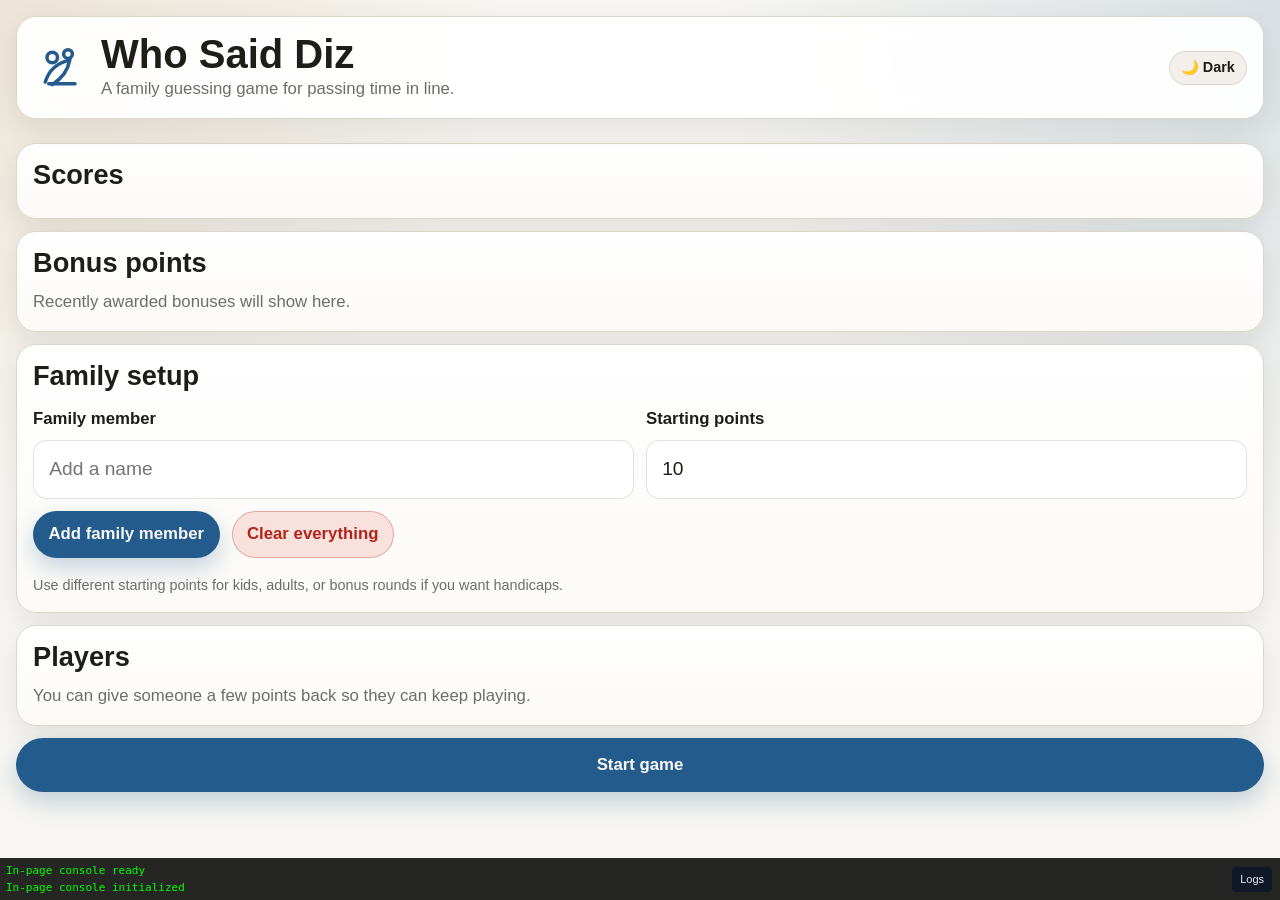
==== commit d056c5c8: "Update index.html" ====
--- a/index.html
+++ b/index.html
@@ -557,10 +557,94 @@
          3. ghostRideFragments.js — window.getRandomRideFragment()
          4. ui.js           — ES module; imports game-state + game-logic
   ============================================================ -->
+    <!-- In-page console for iOS debugging (remove for production) -->
+  <script>
+    (function setupInPageConsole() {
+      try {
+        var logContainer = document.createElement('div');
+        logContainer.id = 'inPageConsole';
+        logContainer.textContent = 'In-page console ready';
+        Object.assign(logContainer.style, {
+          position: 'fixed',
+          left: '0',
+          bottom: '0',
+          width: '100%',
+          maxHeight: '40vh',
+          overflowY: 'auto',
+          background: 'rgba(0,0,0,0.85)',
+          color: '#0f0',
+          fontFamily: 'monospace',
+          fontSize: '11px',
+          padding: '4px 6px',
+          zIndex: '9999',
+          boxSizing: 'border-box'
+        });
+
+        // Simple toggle button to hide/show logs
+        var toggle = document.createElement('button');
+        toggle.textContent = 'Logs';
+        Object.assign(toggle.style, {
+          position: 'fixed',
+          right: '8px',
+          bottom: '8px',
+          zIndex: '10000',
+          padding: '4px 8px',
+          fontSize: '11px',
+          borderRadius: '4px',
+          border: 'none',
+          background: '#111827',
+          color: '#e5e7eb'
+        });
+
+        toggle.addEventListener('click', function () {
+          var isHidden = logContainer.style.display === 'none';
+          logContainer.style.display = isHidden ? 'block' : 'none';
+        });
+
+        document.addEventListener('DOMContentLoaded', function () {
+          document.body.appendChild(logContainer);
+          document.body.appendChild(toggle);
+        });
+
+        var originalLog = console.log.bind(console);
+
+        console.log = function () {
+          var args = Array.prototype.slice.call(arguments);
+          try {
+            var line = args.map(function (a) {
+              if (typeof a === 'string') return a;
+              try { return JSON.stringify(a); } catch (e) { return String(a); }
+            }).join(' ');
+            var entry = document.createElement('div');
+            entry.textContent = line;
+            logContainer.appendChild(entry);
+            logContainer.scrollTop = logContainer.scrollHeight;
+          } catch (e) {
+            // ignore serialization errors
+          }
+          originalLog.apply(console, args);
+        };
+
+        console.log('In-page console initialized');
+      } catch (e) {
+        // If anything goes wrong here, don't break the page
+      }
+    })();
+  </script>
+
+  <!-- existing scripts -->
   <script src="parks-data.js"></script>
   <script src="questions.js"></script>
   <script src="ghostRideFragments.js"></script>
   <script type="module" src="ui.js"></script>
-
 </body>
 </html>
+
+  
+  <script src="parks-data.js"></script>
+  <script src="questions.js"></script>
+  <script src="ghostRideFragments.js"></script>
+  <script type="module" src="ui.js"></script>
+
+</body>
+</html>
--- a/styles.css
+++ b/styles.css
@@ -1,83 +1,145 @@
+/* ============================================================
+   styles.css
+   Who Said Diz — main stylesheet
+
+   Structure:
+     1.  Design tokens (CSS custom properties)
+     2.  Dark theme overrides
+     3.  Global resets
+     4.  App shell & screen system
+     5.  Topbar
+     6.  Typography
+     7.  Buttons
+     8.  Panels & stacks
+     9.  Form fields
+     10. Players & scoreboard
+     11. Pills / status chips
+     12. Bets & history
+     13. Bonus panels
+     14. Empty states
+     15. Small-actions rows
+     16. Metrics / totals
+     17. Modals
+     18. Misc utilities
+     19. Responsive overrides
+============================================================ */
+
+
+/* ============================================================
+   1. DESIGN TOKENS — light theme (default)
+   All sizes, colors, radii, and shadows are defined here.
+   Dark theme only overrides the color tokens below.
+============================================================ */
+
 :root,
 [data-theme="light"] {
-  /* Typography scale */
-  --text-xs: clamp(0.8rem, 0.75rem + 0.25vw, 0.9rem);
-  --text-sm: clamp(0.9rem, 0.85rem + 0.4vw, 1.05rem);
-  --text-base: clamp(1.05rem, 1rem + 0.35vw, 1.2rem);
-  --text-lg: clamp(1.3rem, 1.1rem + 0.9vw, 1.7rem);
-  --text-xl: clamp(1.7rem, 1.4rem + 1.5vw, 2.5rem);
-
-  /* Spacing scale */
-  --space-1: 0.25rem;
-  --space-2: 0.5rem;
-  --space-3: 0.75rem;
-  --space-4: 1rem;
-  --space-5: 1.25rem;
-  --space-6: 1.5rem;
-  --space-8: 2rem;
-  --space-10: 2.5rem;
-  --space-12: 3rem;
-
-  /* Light theme colors */
-  --color-bg: #f7f6f2;
-  --color-surface: #ffffff;
-  --color-surface-2: #fbfaf7;
+
+  /* -- Fluid typography scale --
+     Each size clamps between a min and max value based on
+     viewport width. No breakpoints needed for text sizing. */
+  --text-xs:   clamp(0.8rem,  0.75rem + 0.25vw, 0.9rem);
+  --text-sm:   clamp(0.9rem,  0.85rem + 0.40vw, 1.05rem);
+  --text-base: clamp(1.05rem, 1.00rem + 0.35vw, 1.2rem);
+  --text-lg:   clamp(1.3rem,  1.10rem + 0.90vw, 1.7rem);
+  --text-xl:   clamp(1.7rem,  1.40rem + 1.50vw, 2.5rem);
+
+  /* -- Spacing scale --
+     Named by rough rem value for easy mental mapping. */
+  --space-1:  0.25rem;
+  --space-2:  0.50rem;
+  --space-3:  0.75rem;
+  --space-4:  1.00rem;
+  --space-5:  1.25rem;
+  --space-6:  1.50rem;
+  --space-8:  2.00rem;
+  --space-10: 2.50rem;
+  --space-12: 3.00rem;
+
+  /* -- Surface colors --
+     Multiple surface levels allow layering without harsh
+     borders. surface-2 is slightly warmer than surface. */
+  --color-bg:             #f7f6f2;
+  --color-surface:        #ffffff;
+  --color-surface-2:      #fbfaf7;
   --color-surface-offset: #f3f0ec;
-  --color-surface-soft: #f6f3ee;
-  --color-border: #ddd6ca;
-
-  --color-text: #1f1d18;
-  --color-text-muted: #6f6d67;
-  --color-text-faint: #9d9a92;
-  --color-text-inverse: #f9f8f4;
-
-  --color-primary: #235b8c;
+  --color-surface-soft:   #f6f3ee;
+  --color-border:         #ddd6ca;
+
+  /* -- Text colors -- */
+  --color-text:         #1f1d18;
+  --color-text-muted:   #6f6d67;
+  --color-text-faint:   #9d9a92;
+  --color-text-inverse: #f9f8f4;  /* used on dark button backgrounds */
+
+  /* -- Brand / semantic colors -- */
+  --color-primary:       #235b8c;
   --color-primary-hover: #29689f;
-  --color-success: #166534;
-  --color-warning: #b45309;
-  --color-error: #b42318;
-  --color-gold: #a16207;
-
-  /* Radii */
-  --radius-sm: 0.5rem;
-  --radius-md: 0.85rem;
-  --radius-lg: 1.25rem;
-  --radius-full: 9999px;
-
-  /* Shadows */
+  --color-success:       #166534;
+  --color-warning:       #b45309;
+  --color-error:         #b42318;
+  --color-gold:          #a16207;  /* Hunny Pot accent */
+
+  /* -- Border radii -- */
+  --radius-sm:   0.5rem;
+  --radius-md:   0.85rem;
+  --radius-lg:   1.25rem;
+  --radius-full: 9999px;  /* pill shape */
+
+  /* -- Shadows -- */
   --shadow-sm: 0 1px 2px rgba(24, 24, 24, 0.05);
   --shadow-md: 0 10px 30px rgba(24, 24, 24, 0.09);
 
-  /* Fonts */
+  /* -- Fonts --
+     Cabinet Grotesk: headings (display weight, tight leading)
+     Satoshi: body copy (readable, slightly warm) */
   --font-display: 'Cabinet Grotesk', 'Inter', sans-serif;
-  --font-body: 'Satoshi', 'Inter', sans-serif;
-}
+  --font-body:    'Satoshi', 'Inter', sans-serif;
+}
+
+
+/* ============================================================
+   2. DARK THEME OVERRIDES
+   Only color tokens are overridden here. Everything else
+   (spacing, typography, radii) stays the same.
+   Activated by data-theme="dark" on <html>.
+   FIX: Previously, modals and inputs hardcoded #ffffff which
+   broke dark mode. All surfaces now use CSS variables.
+============================================================ */
 
 [data-theme="dark"] {
-  --color-bg: #171614;
-  --color-surface: #1c1b19;
-  --color-surface-2: #201f1d;
+
+  /* Surfaces — warm dark neutrals rather than cold grey */
+  --color-bg:             #171614;
+  --color-surface:        #1c1b19;
+  --color-surface-2:      #201f1d;
   --color-surface-offset: #22211f;
-  --color-surface-soft: #1f1e1c;
-  --color-border: #393836;
-
-  --color-text: #e2dfd8;
-  --color-text-muted: #b1aea7;
-  --color-text-faint: #7d7a73;
+  --color-surface-soft:   #1f1e1c;
+  --color-border:         #393836;
+
+  /* Text */
+  --color-text:         #e2dfd8;
+  --color-text-muted:   #b1aea7;
+  --color-text-faint:   #7d7a73;
   --color-text-inverse: #211f1c;
 
-  --color-primary: #4f98a3;
+  /* Brand / semantic — adjusted for dark backgrounds */
+  --color-primary:       #4f98a3;
   --color-primary-hover: #227f8b;
-  --color-success: #6daa45;
-  --color-warning: #bb653b;
-  --color-error: #d163a7;
-  --color-gold: #e8af34;
-
+  --color-success:       #6daa45;
+  --color-warning:       #bb653b;
+  --color-error:         #d163a7;
+  --color-gold:          #e8af34;
+
+  /* Shadows — deeper on dark backgrounds */
   --shadow-sm: 0 1px 2px rgba(0, 0, 0, 0.25);
   --shadow-md: 0 10px 28px rgba(0, 0, 0, 0.36);
 }
 
-/* ---------- Global resets ---------- */
+
+/* ============================================================
+   3. GLOBAL RESETS
+   Minimal resets; browser defaults are mostly kept.
+============================================================ */
 
 *,
 *::before,
@@ -88,23 +150,29 @@
 }
 
 html {
+  /* Prevent iOS font size inflation on orientation change */
   -webkit-text-size-adjust: 100%;
   text-size-adjust: 100%;
   scroll-behavior: smooth;
 }
 
 body {
+  /* 100dvh accounts for mobile browser chrome (address bar, etc.) */
   min-height: 100dvh;
   font-family: var(--font-body);
   font-size: var(--text-base);
   line-height: 1.55;
   color: var(--color-text);
+
+  /* Subtle two-tone radial gradient behind all content */
   background:
-    radial-gradient(circle at top left, color-mix(in oklab, var(--color-gold) 12%, transparent), transparent 32%),
+    radial-gradient(circle at top left,  color-mix(in oklab, var(--color-gold)    12%, transparent), transparent 32%),
     radial-gradient(circle at top right, color-mix(in oklab, var(--color-primary) 14%, transparent), transparent 36%),
     var(--color-bg);
 }
 
+/* Inherit font into all interactive elements so nothing
+   accidentally renders in the browser's default font */
 button,
 input,
 textarea,
@@ -119,12 +187,15 @@
   background: none;
 }
 
+/* ---- Form inputs ----
+   FIX: background was hardcoded #fff, breaking dark mode.
+   Now uses var(--color-surface) so it adapts to the theme. */
 input,
 textarea,
 select {
   width: 100%;
   border: 1px solid color-mix(in oklab, var(--color-text) 12%, transparent);
-  background: #fff;
+  background: var(--color-surface);
   border-radius: var(--radius-md);
   padding: 0.85rem 0.95rem;
 }
@@ -134,12 +205,19 @@
   resize: vertical;
 }
 
+/* Visible focus ring for keyboard navigation */
 :focus-visible {
   outline: 2px solid var(--color-primary);
   outline-offset: 2px;
 }
 
-/* ---------- App shell ---------- */
+
+/* ============================================================
+   4. APP SHELL & SCREEN SYSTEM
+   .app         — outer max-width container, centers on desktop
+   .screen-shell — flex column: topbar + main area
+   .screen      — hidden by default; shown via .screen--active
+============================================================ */
 
 .app {
   max-width: 1300px;
@@ -151,7 +229,7 @@
   gap: var(--space-3);
 }
 
-/* Top + main container mimics an app frame */
+/* Wraps header + main; fills available height */
 .screen-shell {
   flex: 1;
   display: flex;
@@ -166,8 +244,8 @@
   gap: var(--space-3);
 }
 
-/* Each screen is a vertical stack that fills the width.
-   Only one is visible at a time via .screen--active. */
+/* Each screen is a vertical stack.
+   Only .screen--active is shown; all others are display:none. */
 .screen {
   display: none;
   flex-direction: column;
@@ -178,7 +256,7 @@
   display: flex;
 }
 
-/* For things like Start game / Next round buttons at the bottom of a screen */
+/* Bottom-of-screen CTA group (Start game, Next round, etc.) */
 .primary-actions {
   margin-top: auto;
   display: flex;
@@ -190,7 +268,13 @@
   width: 100%;
 }
 
-/* ---------- Topbar ---------- */
+
+/* ============================================================
+   5. TOPBAR
+   Branding strip at the top of every screen.
+   backdrop-filter provides a frosted-glass effect where
+   supported; degrades gracefully on older browsers.
+============================================================ */
 
 .topbar {
   display: flex;
@@ -203,6 +287,8 @@
   border: 1px solid var(--color-border);
   border-radius: 20px;
   box-shadow: var(--shadow-md);
+
+  /* Frosted-glass blur — no @supports needed; degrades silently */
   backdrop-filter: blur(14px);
 }
 
@@ -218,7 +304,10 @@
   color: var(--color-primary);
 }
 
-/* Typography */
+
+/* ============================================================
+   6. TYPOGRAPHY
+============================================================ */
 
 h1,
 h2,
@@ -227,33 +316,42 @@
   line-height: 1.08;
 }
 
-h1 {
-  font-size: var(--text-xl);
-}
-
+h1 { font-size: var(--text-xl); }
 h2 {
   font-size: var(--text-lg);
   margin-bottom: var(--space-3);
 }
-
-h3 {
-  font-size: 1.1rem;
-}
-
+h3 { font-size: 1.1rem; }
+
+/* Subtitle / tagline text under the h1 in the topbar */
 .sub {
   color: var(--color-text-muted);
   font-size: var(--text-sm);
   max-width: 60ch;
 }
 
-/* ---------- Buttons ---------- */
+/* Inline muted hint text used throughout panels */
+.hint {
+  color: var(--color-text-muted);
+  font-size: var(--text-sm);
+}
+
+
+/* ============================================================
+   7. BUTTONS
+   Base .btn class + three modifier variants:
+     .btn-primary   — filled brand blue, main CTAs
+     .btn-secondary — ghost / muted, secondary actions
+     .btn-danger    — red tint, destructive actions
+     .btn-xs        — compact size for inline actions
+============================================================ */
 
 .btn {
   display: inline-flex;
   align-items: center;
   justify-content: center;
   gap: 0.5rem;
-  min-height: 44px;
+  min-height: 44px;  /* WCAG 2.5.5 minimum touch target */
   padding: 0.8rem 1rem;
   border-radius: var(--radius-full);
   border: 1px solid transparent;
@@ -261,16 +359,17 @@
   font-size: var(--text-sm);
   transition:
     background-color 180ms ease,
-    color 180ms ease,
-    border-color 180ms ease,
-    transform 180ms ease,
-    box-shadow 180ms ease;
+    color            180ms ease,
+    border-color     180ms ease,
+    transform        180ms ease,
+    box-shadow       180ms ease;
 }
 
 .btn:hover {
   transform: translateY(-1px);
 }
 
+/* Primary: filled brand color */
 .btn-primary {
   background: var(--color-primary);
   color: var(--color-text-inverse);
@@ -281,32 +380,44 @@
   background: var(--color-primary-hover);
 }
 
+/* Secondary: subtle offset surface with border */
 .btn-secondary {
   background: var(--color-surface-offset);
   border-color: color-mix(in oklab, var(--color-text) 12%, transparent);
 }
 
+/* Danger: red tint background, red text — used for destructive actions.
+   FIX: previously this relied on color-mix which would fall back to
+   solid red on unsupported browsers. The tint is intentional; the
+   solid red fallback is acceptable but worth noting. */
 .btn-danger {
   background: color-mix(in oklab, var(--color-error) 14%, var(--color-surface));
   color: var(--color-error);
   border-color: color-mix(in oklab, var(--color-error) 30%, transparent);
 }
 
-/* Tiny button variant for inline actions */
+/* Extra-small variant for tight inline spots (player chip actions, etc.) */
 .btn-xs {
   min-height: 32px;
   padding: 0.3rem 0.7rem;
   font-size: var(--text-xs);
 }
 
-/* ---------- Panels & simple stacks ---------- */
-
+
+/* ============================================================
+   8. PANELS & STACKS
+   .panel — primary card container for each section
+   .stack — simple CSS grid for vertical spacing
+   .grid-2 — two-column layout for paired fields
+============================================================ */
+
+/* Generic vertical-gap grid */
 .stack {
   display: grid;
   gap: var(--space-3);
 }
 
-/* Primary card container for each section */
+/* Primary card — warm gradient surface with border + shadow */
 .panel {
   background: linear-gradient(180deg, var(--color-surface), var(--color-surface-2));
   border: 1px solid var(--color-border);
@@ -315,39 +426,59 @@
   box-shadow: var(--shadow-md);
 }
 
-/* Grid helpers */
-
+/* Two-column grid for paired fields (Attraction + Land, etc.) */
 .grid-2 {
   display: grid;
   grid-template-columns: repeat(2, minmax(0, 1fr));
   gap: var(--space-3);
 }
 
-/* ---------- Form fields ---------- */
+
+/* ============================================================
+   9. FORM FIELDS
+   .field       — label + input vertical stack
+   .field-group — side-by-side pair of fields (wager rows)
+============================================================ */
 
 .field {
   display: grid;
   gap: 0.45rem;
 }
 
-.field label {
+.field label,
+.field__label {
   font-size: var(--text-sm);
   font-weight: 700;
   margin-top: 4px;
 }
 
-.hint {
-  color: var(--color-text-muted);
-  font-size: var(--text-sm);
-}
-
-/* ---------- Players & scoreboard ---------- */
+/* Paired fields rendered side by side inside a wager row */
+.field-group {
+  display: grid;
+  gap: var(--space-3);
+}
+
+@media (min-width: 400px) {
+  .field-group {
+    grid-template-columns: repeat(2, minmax(0, 1fr));
+  }
+}
+
+
+/* ============================================================
+   10. PLAYERS & SCOREBOARD
+   .players      — grid wrapper for player chips
+   .player-chip  — individual player card (avatar + stats + actions)
+   .scoreboard   — ranked score card grid
+   .score-card   — individual score cell
+============================================================ */
 
 .players {
   display: grid;
   gap: var(--space-3);
 }
 
+/* Shared card base for players, scores, history, bets, bonuses */
 .player-chip,
 .score-card,
 .history-item,
@@ -359,7 +490,7 @@
   border-radius: 16px;
 }
 
-/* Player card with avatar + stats */
+/* Player chip: name/avatar on the left, action buttons on the right */
 .player-chip {
   display: grid;
   grid-template-columns: 1fr auto;
@@ -374,6 +505,10 @@
   gap: var(--space-2);
 }
 
+/* Gold radial avatar badge showing player initials.
+   NOTE: hardcoded gold gradient looks best on light backgrounds;
+   contrast is borderline in dark mode — monitor if dark mode is
+   ever promoted to a first-class feature. */
 .player-chip__avatar {
   width: 32px;
   height: 32px;
@@ -385,11 +520,10 @@
   justify-content: center;
   font-size: 0.78rem;
   font-weight: 700;
-}
-
-.player-chip__name {
-  font-weight: 600;
-}
+  flex-shrink: 0;
+}
+
+.player-chip__name { font-weight: 600; }
 
 .player-chip__meta {
   font-size: 0.75rem;
@@ -403,6 +537,7 @@
   align-items: flex-end;
 }
 
+/* Scoreboard: auto-fit columns so any number of players looks good */
 .scoreboard {
   display: grid;
   grid-template-columns: repeat(auto-fit, minmax(160px, 1fr));
@@ -415,10 +550,9 @@
   gap: 0.35rem;
 }
 
-.score-name {
-  font-weight: 700;
-}
-
+.score-name { font-weight: 700; }
+
+/* tabular-nums prevents the scoreboard shifting as digits change */
 .score-points {
   font-size: 1.7rem;
   font-weight: 700;
@@ -426,7 +560,13 @@
   color: var(--color-primary);
 }
 
-/* ---------- Pills / chips ---------- */
+
+/* ============================================================
+   11. PILLS / STATUS CHIPS
+   Small inline badges for round status, Hot Round, pot total.
+   FIX: .pill-open and .pot-pill-total previously used hardcoded
+   hex values that broke dark mode. Now derived via color-mix.
+============================================================ */
 
 .pill {
   display: inline-flex;
@@ -440,22 +580,32 @@
   color: var(--color-text-muted);
 }
 
+/* "Collecting answers" / "Guessing & wagering" status pill */
 .pill-open {
-  background: #dff7ef;
+  background: color-mix(in oklab, var(--color-success) 15%, var(--color-surface));
   color: var(--color-success);
 }
 
+/* Win indicator */
 .pill-won {
   background: color-mix(in oklab, var(--color-success) 18%, var(--color-surface));
   color: var(--color-success);
 }
 
+/* Hunny Pot total displayed inline */
 .pot-pill-total {
-  background: #fff4d6;
-  color: var(--color-warning);
-}
-
-/* ---------- Bets / history ---------- */
+  background: color-mix(in oklab, var(--color-gold) 18%, var(--color-surface));
+  color: var(--color-gold);
+}
+
+
+/* ============================================================
+   12. BETS & HISTORY
+   .bet-list / .history-list — grid wrappers
+   .bet-card / .history-item — individual round cards
+   .bet-head                 — flex row: title + meta pills
+   .player-bet-row           — per-player wager input row
+============================================================ */
 
 .bet-list,
 .history-list {
@@ -470,6 +620,7 @@
   gap: var(--space-3);
 }
 
+/* Title + status pill row — wraps on narrow screens via flex-wrap */
 .bet-head {
   display: flex;
   justify-content: space-between;
@@ -483,7 +634,9 @@
   gap: 0.45rem;
 }
 
-/* Wager rows: stack on mobile, side-by-side on larger devices */
+/* Per-player row in the wager screen:
+   player name / available points on top,
+   guess select + wager input below */
 .player-bet-row {
   padding: 0.85rem;
   display: grid;
@@ -491,9 +644,7 @@
   align-items: center;
 }
 
-.player-bet-row strong {
-  font-size: var(--text-sm);
-}
+.player-bet-row strong { font-size: var(--text-sm); }
 
 .player-bet-row > div:first-child {
   display: flex;
@@ -501,18 +652,13 @@
   align-items: baseline;
 }
 
-.player-bet-row .field-group {
-  display: grid;
-  gap: var(--space-3);
-}
-
-@media (min-width: 400px) {
-  .player-bet-row .field-group {
-    grid-template-columns: repeat(2, minmax(0, 1fr));
-  }
-}
-
-/* ---------- Bonus panels ---------- */
+
+/* ============================================================
+   13. BONUS PANELS
+   .bonus-list / .bonus-earned-list — grid wrappers
+   .bonus-card / .earned-card       — individual bonus items
+   .bonus-head / .earned-head       — name + points row
+============================================================ */
 
 .bonus-list,
 .bonus-earned-list {
@@ -533,6 +679,7 @@
   align-items: flex-start;
 }
 
+/* Large gold point value on the right of each bonus card */
 .bonus-points {
   font-family: var(--font-display);
   font-size: 1.5rem;
@@ -540,7 +687,11 @@
   color: var(--color-gold);
 }
 
-/* ---------- Empty state ---------- */
+
+/* ============================================================
+   14. EMPTY STATES
+   Shown when a list has no items yet (no players, no history).
+============================================================ */
 
 .empty {
   color: var(--color-text-muted);
@@ -550,7 +701,12 @@
   border-radius: 16px;
 }
 
-/* ---------- Small actions row ---------- */
+
+/* ============================================================
+   15. SMALL-ACTIONS ROWS
+   Inline button groups used throughout panels.
+   On mobile these stack vertically (see responsive section).
+============================================================ */
 
 .small-actions {
   display: flex;
@@ -565,7 +721,14 @@
   padding: 0.6rem 0.9rem;
 }
 
-/* Smaller buttons in Hunny Pot row */
+/* Compact Hunny Pot control row (Add / Clear buttons) */
+.small-actions-hunny {
+  display: flex;
+  flex-wrap: wrap;
+  gap: var(--space-2);
+  align-items: center;
+}
+
 .small-actions-hunny .btn {
   min-height: 32px;
   padding: 0.3rem 0.7rem;
@@ -573,11 +736,19 @@
   margin-top: 10px;
 }
 
-/* ---------- Totals / metrics ---------- */
+
+/* ============================================================
+   16. METRICS / TOTALS
+   Four-column stats row shown at the top of the history screen.
+   FIX: was a fixed 4-column grid that collapsed to 1 column at
+   900px, skipping mid-size layouts. Now uses auto-fit so it
+   reflows gracefully at any width.
+============================================================ */
 
 .totals {
   display: grid;
-  grid-template-columns: repeat(4, minmax(0, 1fr));
+  /* auto-fit: fills available space, minimum 120px per cell */
+  grid-template-columns: repeat(auto-fit, minmax(120px, 1fr));
   gap: var(--space-3);
 }
 
@@ -585,9 +756,10 @@
   padding: var(--space-3);
   background: var(--color-surface-offset);
   border-radius: var(--radius-md);
-  min-width: 0;
-}
-
+  min-width: 0;  /* prevents overflow in narrow grids */
+}
+
+/* tabular-nums keeps metrics from shifting as values change */
 .metric-value {
   display: block;
   font-size: 1.2rem;
@@ -595,14 +767,58 @@
   font-variant-numeric: tabular-nums;
 }
 
-/* Misc text */
-
+
+/* ============================================================
+   17. MODALS
+   .modal-backdrop — fixed full-screen overlay with flex centering
+   .modal          — content card, max 420px wide
+   FIX: .modal previously hardcoded background: #ffffff, breaking
+   dark mode. Now uses var(--color-surface).
+============================================================ */
+
+.modal-backdrop {
+  position: fixed;
+  inset: 0;
+  background: rgba(0, 0, 0, 0.45);
+  /* display is controlled by ui.js (none / flex) */
+  display: none;
+  align-items: center;
+  justify-content: center;
+  padding: var(--space-4);
+  z-index: 1000;
+}
+
+.modal {
+  /* FIX: was background: #ffffff — now theme-aware */
+  background: var(--color-surface);
+  border-radius: 18px;
+  padding: var(--space-4);
+  box-shadow: var(--shadow-md);
+  max-width: 420px;
+  width: min(100%, 420px);
+  display: grid;
+  gap: var(--space-3);
+  border: 1px solid var(--color-border);
+}
+
+.modal-title {
+  font-family: var(--font-display);
+  font-size: var(--text-lg);
+}
+
+
+/* ============================================================
+   18. MISC UTILITIES
+============================================================ */
+
+/* Footer note below setup panel */
 .footer-note {
   margin-top: var(--space-4);
   font-size: var(--text-xs);
   color: var(--color-text-muted);
 }
 
+/* Screen-reader only — visually hidden but accessible */
 .sr-only {
   position: absolute;
   width: 1px;
@@ -612,57 +828,37 @@
   white-space: nowrap;
 }
 
+/* Section title within reveal / adjustments modal body */
 .reveal-section-title {
   font-weight: 700;
   margin-top: 0.5rem;
   margin-bottom: 0.25rem;
 }
 
-/* ---------- Modal ---------- */
-
-.modal-backdrop {
-  position: fixed;
-  inset: 0;
-  background: rgba(0, 0, 0, 0.45);
-  display: none;
-  align-items: center;
-  justify-content: center;
-  padding: var(--space-4);
-  z-index: 1000;
-}
-
-.modal {
-  background: #ffffff;
-  border-radius: 18px;
-  padding: var(--space-4);
-  box-shadow: var(--shadow-md);
-  max-width: 420px;
-  width: min(100%, 420px);
-  display: grid;
-  gap: var(--space-3);
-  border: 1px solid var(--color-border);
-}
-
-.modal-title {
-  font-family: var(--font-display);
-  font-size: var(--text-lg);
-}
-
-/* ---------- Responsive ---------- */
+
+/* ============================================================
+   19. RESPONSIVE OVERRIDES
+   Two breakpoints:
+     ≤ 900px — collapse multi-column layouts to single column
+     ≤ 600px — tighten padding, stack all action buttons
+============================================================ */
 
 @media (max-width: 900px) {
+
+  /* Collapse two-column form grids to single column */
   .grid-2,
-  .player-chip,
-  .totals {
+  .player-chip {
     grid-template-columns: 1fr;
   }
 
+  /* Stack topbar and bet-head vertically */
   .topbar,
   .bet-head {
     flex-direction: column;
     align-items: flex-start;
   }
 
+  /* Allow small-action buttons to stretch and wrap */
   .small-actions {
     width: 100%;
     flex-wrap: wrap;
@@ -672,12 +868,14 @@
     flex: 1 1 auto;
   }
 
+  /* Tighter outer padding */
   .app {
     padding: var(--space-3);
   }
 }
 
 @media (max-width: 600px) {
+
   .app {
     padding: var(--space-2);
     min-height: 100dvh;
@@ -691,18 +889,13 @@
     padding: var(--space-3);
   }
 
-  h1 {
-    font-size: var(--text-lg);
-  }
-
-  h2 {
-    font-size: var(--text-base);
-  }
-
-  .sub {
-    max-width: 100%;
-  }
-
+  /* Scale down headings on small screens */
+  h1 { font-size: var(--text-lg); }
+  h2 { font-size: var(--text-base); }
+
+  .sub { max-width: 100%; }
+
+  /* Stack all action buttons vertically and stretch full width */
   .small-actions {
     flex-direction: column;
     align-items: stretch;
@@ -721,11 +914,13 @@
     padding: var(--space-3);
   }
 
+  /* Metrics grid: each cell fills full width on tiny screens */
   .metric {
     width: 100%;
   }
 
+  /* Slightly smaller score number to prevent overflow */
   .score-points {
     font-size: 1.45rem;
   }
-}+}
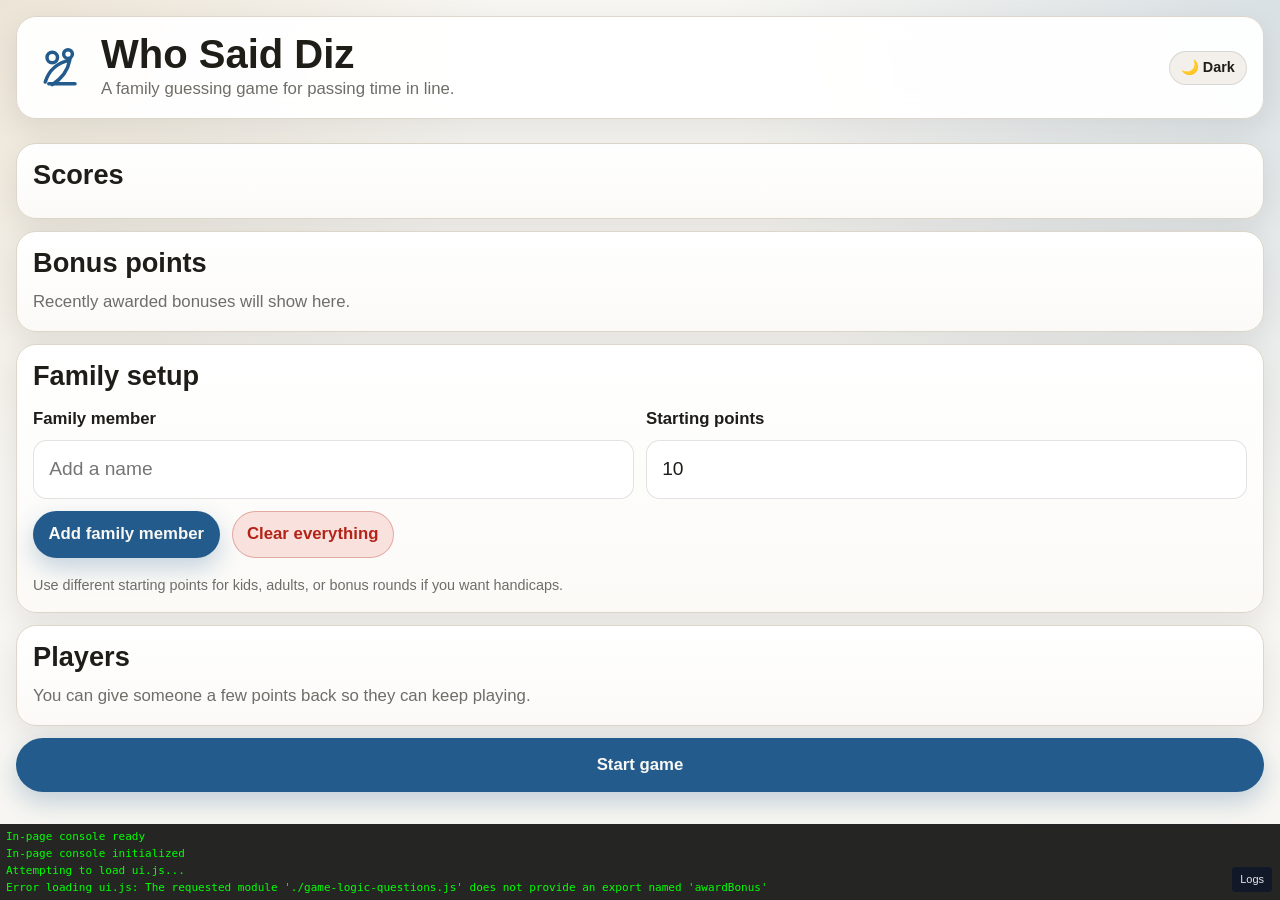
==== commit 19e830e6: "Update index.html" ====
--- a/index.html
+++ b/index.html
@@ -632,19 +632,21 @@
     })();
   </script>
 
-  <!-- existing scripts -->
   <script src="parks-data.js"></script>
-  <script src="questions.js"></script>
-  <script src="ghostRideFragments.js"></script>
-  <script type="module" src="ui.js"></script>
+<script src="questions.js"></script>
+<script src="ghostRideFragments.js"></script>
+
+<!-- Dynamically import ui.js so we can catch and log errors -->
+<script type="module">
+  console.log('Attempting to load ui.js...');
+  import('./ui.js')
+    .then(() => {
+      console.log('ui.js loaded successfully');
+    })
+    .catch(err => {
+      console.log('Error loading ui.js:', err && (err.message || err.toString()));
+    });
+</script>
+
 </body>
 </html>
-
-  
-  <script src="parks-data.js"></script>
-  <script src="questions.js"></script>
-  <script src="ghostRideFragments.js"></script>
-  <script type="module" src="ui.js"></script>
-
-</body>
-</html>
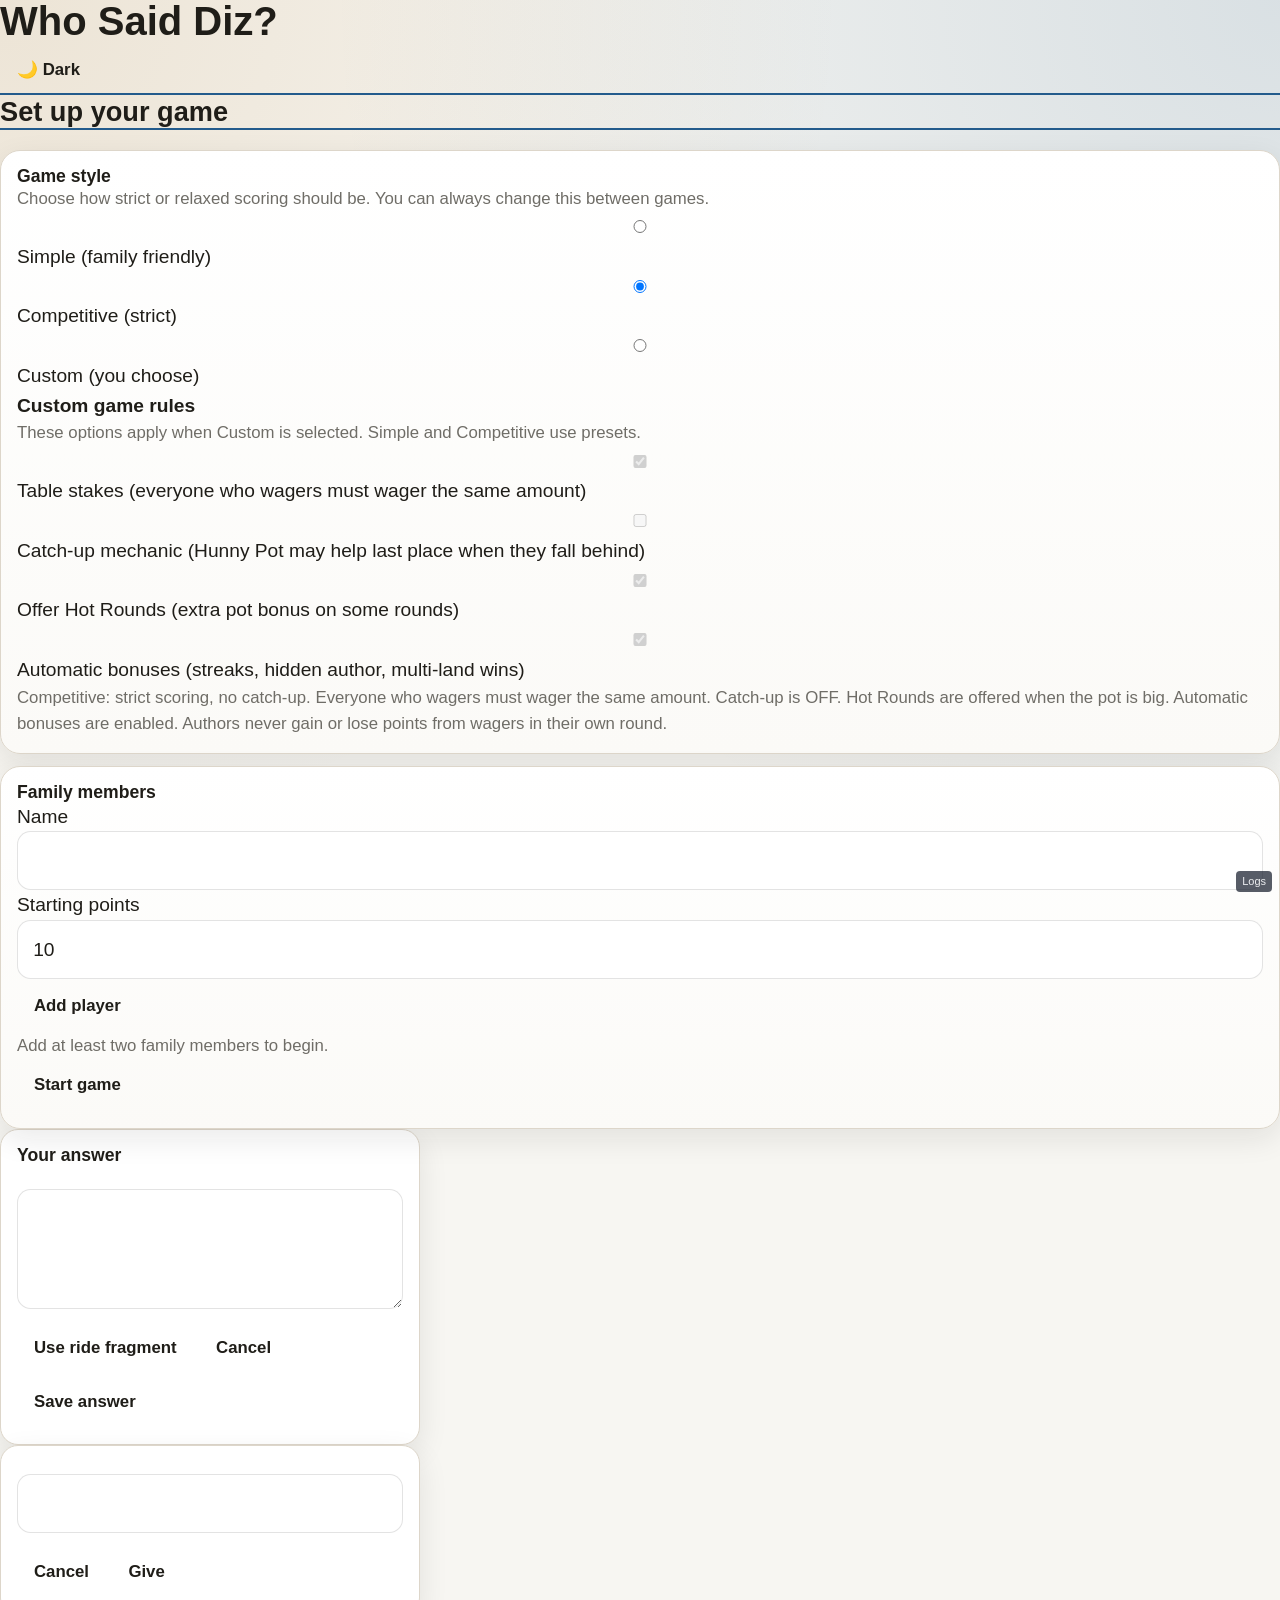
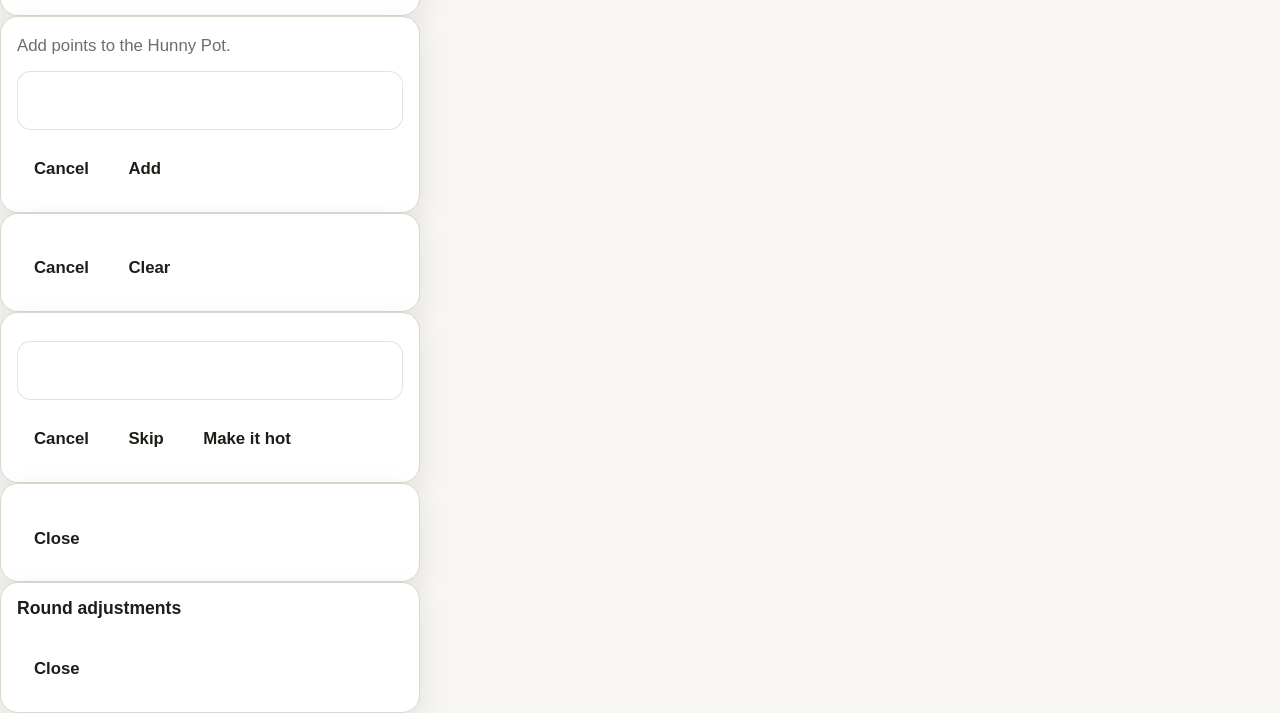
==== commit ec4f9d98: "Update index.html" ====
--- a/index.html
+++ b/index.html
@@ -1,604 +1,371 @@
 <!DOCTYPE html>
 <html lang="en" data-theme="light">
 <head>
-  <meta charset="UTF-8" />
-  <meta name="viewport" content="width=device-width, initial-scale=1.0" />
-  <title>Who Said Diz</title>
-
-  <!-- Preconnect to font provider for faster load -->
-  <link rel="preconnect" href="https://api.fontshare.com" />
-  <link
-    href="https://api.fontshare.com/v2/css?f[]=cabinet-grotesk@500,700&f[]=satoshi@400,500,700&display=swap"
-    rel="stylesheet"
-  />
-
-  <!-- Main stylesheet -->
-  <link rel="stylesheet" href="styles.css" />
+  <meta charset="UTF-8">
+  <title>Who Said Diz? — Line Game</title>
+  <meta name="viewport" content="width=device-width, initial-scale=1">
+
+  <link href="styles.css" rel="stylesheet">
 </head>
 <body>
 
-  <!-- Skip link for keyboard / screen reader users -->
-  <a class="sr-only" href="#main">Skip to content</a>
-
-  <!-- ============================================================
-       APP SHELL
-       .app        — outer max-width container
-       .screen-shell — flex column wrapping header + main
-  ============================================================ -->
-  <div class="app">
-    <div class="screen-shell">
-
-      <!-- ---- Top bar: branding only ---- -->
-      <header class="topbar">
-        <div class="brand">
-          <!-- Decorative SVG logo; aria-label gives screen readers context -->
-          <svg
-            class="logo"
-            viewBox="0 0 64 64"
-            fill="none"
-            aria-label="Who Said Diz logo"
-          >
-            <path
-              d="M14 48c4-13 14-22 28-25-2 11-9 21-20 28"
-              stroke="currentColor"
-              stroke-width="4"
-              stroke-linecap="round"
-            />
-            <circle cx="22" cy="20" r="6" stroke="currentColor" stroke-width="4" />
-            <circle cx="40" cy="16" r="5" stroke="currentColor" stroke-width="4" />
-            <path
-              d="M18 50h30"
-              stroke="currentColor"
-              stroke-width="4"
-              stroke-linecap="round"
-            />
-          </svg>
-
-          <div>
-            <h1>Who Said Diz</h1>
-            <p class="sub">A family guessing game for passing time in line.</p>
+  <header class="app-header">
+    <h1>Who Said Diz?</h1>
+    <button id="themeToggleBtn" class="btn btn--ghost" type="button">🌙 Dark</button>
+  </header>
+
+  <main>
+
+    <!-- =========================
+         SETUP SCREEN
+         ========================= -->
+    <section id="screen-setup" class="screen screen--active">
+      <h2>Set up your game</h2>
+
+      <!-- Game mode selection -->
+      <section class="panel">
+        <h3>Game style</h3>
+        <p class="hint">
+          Choose how strict or relaxed scoring should be. You can always change this between games.
+        </p>
+
+        <div class="mode-group">
+          <label>
+            <input type="radio" name="gameMode" id="gameMode-simple">
+            Simple (family friendly)
+          </label>
+          <label>
+            <input type="radio" name="gameMode" id="gameMode-competitive">
+            Competitive (strict)
+          </label>
+          <label>
+            <input type="radio" name="gameMode" id="gameMode-custom">
+            Custom (you choose)
+          </label>
+        </div>
+
+        <div class="mode-custom-options">
+          <h4>Custom game rules</h4>
+          <p class="hint">
+            These options apply when Custom is selected. Simple and Competitive use presets.
+          </p>
+          <label>
+            <input type="checkbox" id="option-tableStakes">
+            Table stakes (everyone who wagers must wager the same amount)
+          </label>
+          <label>
+            <input type="checkbox" id="option-catchUp">
+            Catch-up mechanic (Hunny Pot may help last place when they fall behind)
+          </label>
+          <label>
+            <input type="checkbox" id="option-hotRounds">
+            Offer Hot Rounds (extra pot bonus on some rounds)
+          </label>
+          <label>
+            <input type="checkbox" id="option-autoBonuses">
+            Automatic bonuses (streaks, hidden author, multi-land wins)
+          </label>
+        </div>
+
+        <p id="gameModeDescription" class="hint"></p>
+      </section>
+
+      <!-- Players -->
+      <section class="panel">
+        <h3>Family members</h3>
+        <div class="form-row">
+          <label>Name
+            <input id="playerName" class="input" type="text" autocomplete="off">
+          </label>
+          <label>Starting points
+            <input id="playerPoints" class="input" type="number" value="10" min="0">
+          </label>
+          <button id="addPlayerBtn" class="btn" type="button">Add player</button>
+        </div>
+
+        <div id="playersList" class="list"></div>
+
+        <div class="actions actions--end">
+          <button id="startGameBtn" class="btn btn--primary" type="button">
+            Start game
+          </button>
+        </div>
+      </section>
+    </section>
+
+    <!-- =========================
+         QUESTION SCREEN
+         ========================= -->
+    <section id="screen-question" class="screen">
+      <h2>Write the question</h2>
+
+      <section class="panel">
+        <div class="form-row">
+          <label>Attraction
+            <input id="attractionName" class="input" list="attractionSuggestions" autocomplete="off">
+          </label>
+          <label>Land
+            <input id="landName" class="input" list="landSuggestions" autocomplete="off">
+          </label>
+        </div>
+
+        <label>Question
+          <textarea id="betDescription" class="input input--textarea" rows="3"
+            placeholder="What would they say about this ride?"></textarea>
+        </label>
+
+        <div class="actions">
+          <button id="randomBetBtn" class="btn btn--ghost" type="button">Random idea</button>
+          <button id="clearBetFormBtn" class="btn btn--ghost" type="button">Clear</button>
+          <button id="createBetBtn" class="btn btn--primary" type="button">Start round</button>
+        </div>
+      </section>
+    </section>
+
+    <!-- suggestion lists -->
+    <datalist id="attractionSuggestions"></datalist>
+    <datalist id="landSuggestions"></datalist>
+
+    <!-- =========================
+         WAGER SCREEN
+         ========================= -->
+    <section id="screen-wager" class="screen">
+      <h2>Who said it? Place your bets</h2>
+
+      <section class="panel">
+        <div class="table-wrapper">
+          <table class="table table--wager">
+            <thead>
+              <tr>
+                <th>Player</th>
+                <th>Guess</th>
+                <th>Wager</th>
+                <th>Available</th>
+              </tr>
+            </thead>
+            <tbody id="wagerTableBody"></tbody>
+          </table>
+        </div>
+
+        <p id="wagerHints" class="hint"></p>
+
+        <div class="actions actions--end">
+          <button id="lockGuessesBtn" class="btn btn--primary" type="button">
+            Lock in guesses
+          </button>
+        </div>
+      </section>
+    </section>
+
+    <!-- =========================
+         REVEAL SCREEN
+         ========================= -->
+    <section id="screen-reveal" class="screen">
+      <h2>Reveal</h2>
+
+      <section class="panel">
+        <div id="selectedAnswerPanel" class="selected-answer-panel"></div>
+
+        <div class="actions">
+          <button id="viewAdjustmentsBtn" class="btn btn--ghost" type="button">
+            View adjustments
+          </button>
+          <button id="toScoresBtn" class="btn" type="button">
+            View scores
+          </button>
+          <button id="nextRoundBtn" class="btn btn--primary" type="button">
+            Next round
+          </button>
+        </div>
+      </section>
+    </section>
+
+    <!-- =========================
+         SCORES SCREEN
+         ========================= -->
+    <section id="screen-scores" class="screen">
+      <h2>Scores</h2>
+
+      <section class="panel">
+        <div class="scores-header">
+          <span id="hunnyPotLabel" class="pill pill--hunny">Hunny Pot: 0 pts</span>
+          <div class="actions">
+            <button id="viewHistoryBtn" class="btn btn--ghost" type="button">History</button>
+            <button id="restartGameBtn" class="btn btn--ghost" type="button">Restart game</button>
           </div>
         </div>
 
-        <!-- Theme toggle button; aria-label updated by ui.js at runtime -->
-        <button
-          type="button"
-          class="btn btn-secondary btn-xs"
-          id="themeToggleBtn"
-          aria-label="Switch to dark mode"
-        >
-          🌙 Dark
-        </button>
-      </header>
-
-      <!-- ============================================================
-           MAIN CONTENT
-           Six screens live here. Only one carries .screen--active at
-           a time; ui.js manages which one is visible.
-
-           Screen order / flow:
-             setup → question → wager → reveal → scores ↔ history
-             Next round loops back to question.
-      ============================================================ -->
-      <main id="main" class="app-main">
-
-        <!-- ====================================================
-             SCREEN 1: SETUP
-             Add family members, view scores, manage Hunny Pot.
-        ==================================================== -->
-        <section id="screen-setup" class="screen screen--active">
-
-          <!-- Live scoreboard shown before the game starts -->
-          <article class="panel">
-            <h2>Scores</h2>
-            <div id="scoreboard" class="scoreboard"></div>
-          </article>
-
-          <!-- Recently awarded bonuses -->
-          <article class="panel">
-            <h2>Bonus points</h2>
-            <p class="hint">Recently awarded bonuses will show here.</p>
-            <div id="qualifiedBonusPanel" class="bonus-earned-list"></div>
-          </article>
-
-          <!-- Add / manage family members -->
-          <article class="panel">
-            <h2>Family setup</h2>
-            <div class="grid-2">
-              <div class="field">
-                <label for="playerName">Family member</label>
-                <input id="playerName" type="text" placeholder="Add a name" />
-              </div>
-              <div class="field">
-                <label for="playerPoints">Starting points</label>
-                <input
-                  id="playerPoints"
-                  type="number"
-                  min="0"
-                  step="1"
-                  value="10"
-                />
-              </div>
-            </div>
-
-            <div class="small-actions">
-              <button class="btn btn-primary" type="button" id="addPlayerBtn">
-                Add family member
-              </button>
-              <button class="btn btn-danger" type="button" id="clearAllBtn">
-                Clear everything
-              </button>
-            </div>
-
-            <p class="footer-note">
-              Use different starting points for kids, adults, or bonus rounds if you want handicaps.
-            </p>
-          </article>
-
-          <!-- Player list with inline Hunny Pot controls -->
-          <article class="panel">
-            <h2>Players</h2>
-            <p class="hint">You can give someone a few points back so they can keep playing.</p>
-            <div id="playersList" class="players"></div>
-          </article>
-
-          <!-- Primary CTA -->
-          <div class="primary-actions">
-            <button type="button" class="btn btn-primary" id="startGameBtn">
-              Start game
-            </button>
-          </div>
-        </section>
-
-        <!-- ====================================================
-             SCREEN 2: QUESTION
-             Pick or generate a question; tap Answer to collect
-             responses one player at a time.
-        ==================================================== -->
-        <section id="screen-question" class="screen">
-          <article class="panel">
-            <h2>Pick a question</h2>
-
-            <!-- Attraction + land fields with datalist autocomplete
-                 (populated from parks-data.js at runtime) -->
-            <div class="grid-2">
-              <div class="field">
-                <label for="attractionName">Attraction</label>
-                <input
-                  id="attractionName"
-                  type="text"
-                  placeholder="e.g., Space Mountain"
-                  list="attractionSuggestions"
-                />
-                <datalist id="attractionSuggestions"></datalist>
-              </div>
-
-              <div class="field">
-                <label for="landName">Land / Area</label>
-                <input
-                  id="landName"
-                  type="text"
-                  placeholder="e.g., Tomorrowland"
-                  list="landSuggestions"
-                />
-                <datalist id="landSuggestions"></datalist>
-              </div>
-            </div>
-
-            <!-- Free-text question -->
-            <div class="field">
-              <label for="betDescription">Question about this ride</label>
-              <textarea
-                id="betDescription"
-                placeholder="Type your own question. Attraction, land, and question are all required."
-              ></textarea>
-            </div>
-
-            <p class="hint starterHint">
-              Once your question is ready, tap Answer to pass the phone around.
-            </p>
-
-            <div class="small-actions">
-              <!-- Answer: begins the answer-collection phase -->
-              <button class="btn btn-primary" type="button" id="createBetBtn">
-                Answer
-              </button>
-              <!-- New question: fills in a random unused global question -->
-              <button class="btn btn-secondary" type="button" id="randomBetBtn">
-                New question
-              </button>
-              <!-- Clear: resets the question form -->
-              <button class="btn btn-secondary" type="button" id="clearBetFormBtn">
-                Clear
-              </button>
-            </div>
-          </article>
-        </section>
-
-        <!-- ====================================================
-             SCREEN 3: WAGER
-             Each player guesses who said it and wagers points.
-             Table stakes enforced before locking.
-        ==================================================== -->
-        <section id="screen-wager" class="screen">
-
-          <!-- Shows the selected answer and question for this round -->
-          <article class="panel">
-            <h2>Selected answer</h2>
-            <div id="selectedAnswerPanel" class="stack">
-              <div class="empty">
-                The selected answer and question will appear here once a round reaches guessing.
-              </div>
-            </div>
-          </article>
-
-          <!-- Per-player guess + wager inputs -->
-          <article class="panel">
-            <h2>Place your bets</h2>
-            <p class="hint">
-              Each player guesses who said it and wagers points.
-              Table stakes: all players who are in must wager the same amount before you can lock.
-              Select "0" to opt out of round.
-            </p>
-            <div id="betPlayers" class="players">
-              <div class="empty">
-                Wager choices will appear here once a round reaches guessing.
-              </div>
-            </div>
-
-            <div class="small-actions">
-              <button class="btn btn-primary" type="button" id="lockGuessesBtn">
-                Lock wagers &amp; reveal
-              </button>
-            </div>
-          </article>
-        </section>
-
-        <!-- ====================================================
-             SCREEN 4: REVEAL
-             Shows wager-based round result. Adjustments (Hot
-             Round, bonuses, catch-up) are a deliberate second
-             step via the "View adjustments" button.
-        ==================================================== -->
-        <section id="screen-reveal" class="screen">
-          <article class="panel">
-            <h2>Round result</h2>
-            <div id="revealSummary" class="reveal-summary"></div>
-
-            <div class="small-actions">
-              <!-- Advance to scores screen -->
-              <button type="button" class="btn btn-primary" id="toScoresBtn">
-                Review scores
-              </button>
-              <!-- Open adjustments modal (Hot Round, bonuses, catch-up) -->
-              <button type="button" class="btn btn-secondary" id="viewAdjustmentsBtn">
-                View adjustments
-              </button>
-            </div>
-          </article>
-        </section>
-
-        <!-- ====================================================
-             SCREEN 5: SCORES
-             Full scoreboard after a round resolves. Jump to
-             history or start the next round from here.
-        ==================================================== -->
-        <section id="screen-scores" class="screen">
-
-          <article class="panel">
-            <h2>Scores</h2>
-            <div id="scoreboardScoresScreen" class="scoreboard"></div>
-          </article>
-
-          <article class="panel">
-            <h2>Bonus points</h2>
-            <p class="hint">Recently awarded bonuses will show here.</p>
-            <div id="qualifiedBonusPanelScores" class="bonus-earned-list"></div>
-          </article>
-
-          <div class="primary-actions">
-            <button type="button" class="btn btn-primary" id="nextRoundBtn">
-              Next round
-            </button>
-            <button type="button" class="btn btn-secondary" id="viewHistoryBtn">
-              Round info &amp; history
-            </button>
-            <button type="button" class="btn btn-danger" id="restartGameBtn">
-              Restart game
-            </button>
-          </div>
-        </section>
-
-        <!-- ====================================================
-             SCREEN 6: HISTORY
-             Resolved rounds, Hunny Pot controls, and bonus
-             library for manual awards.
-        ==================================================== -->
-        <section id="screen-history" class="screen">
-
-          <!-- Active (unresolved) rounds summary -->
-          <article class="panel">
-            <h2>Rounds</h2>
-            <div id="openBetMetrics" class="totals"></div>
-            <div id="openBets" class="bet-list"></div>
-          </article>
-
-          <!-- Resolved round history + Hunny Pot controls -->
-          <article class="panel">
-            <h2>Round history</h2>
-            <p class="hint">This screen also shows Hunny Pot controls between questions.</p>
-            <div id="historyList" class="history-list"></div>
-          </article>
-
-          <!-- Manual bonus awards -->
-          <article class="panel">
-            <h2>Bonus library</h2>
-            <p class="hint">Use these when someone qualifies for a bonus.</p>
-            <div id="bonusLibrary" class="bonus-list"></div>
-          </article>
-
-          <div class="primary-actions">
-            <button type="button" class="btn btn-primary" id="backToScoresBtn">
-              Back to scores
-            </button>
-          </div>
-        </section>
-
-      </main>
-    </div><!-- /.screen-shell -->
-  </div><!-- /.app -->
-
-
-  <!-- ============================================================
+        <div class="table-wrapper">
+          <table class="table table--scores">
+            <thead>
+              <tr>
+                <th>Place</th>
+                <th>Player</th>
+                <th>Points</th>
+              </tr>
+            </thead>
+            <tbody id="scoresTableBody"></tbody>
+          </table>
+        </div>
+
+        <div class="actions actions--end">
+          <button id="backToScoresBtn" class="btn" type="button">Back</button>
+        </div>
+      </section>
+    </section>
+
+    <!-- =========================
+         HISTORY SCREEN
+         ========================= -->
+    <section id="screen-history" class="screen">
+      <h2>Round history</h2>
+
+      <section class="panel">
+        <div id="historyList" class="list"></div>
+
+        <div class="actions actions--end">
+          <button id="backToScoresBtn" class="btn" type="button">Back to scores</button>
+        </div>
+      </section>
+    </section>
+
+  </main>
+
+  <!-- =========================
        MODALS
-       All modals use role="dialog" + aria-modal + aria-labelledby
-       for accessibility. They are hidden via style="display:none"
-       and shown/hidden by ui.js.
-  ============================================================ -->
-
-  <!-- ---- Clear Hunny Pot confirmation ---- -->
-  <div id="clearHunnyModalBackdrop" class="modal-backdrop" style="display:none;">
-    <div
-      class="modal"
-      role="dialog"
-      aria-modal="true"
-      aria-labelledby="clearHunnyModalTitle"
-      aria-describedby="clearHunnyModalMessage"
-    >
-      <h3 id="clearHunnyModalTitle" class="modal-title">Clear Hunny Pot</h3>
-      <p class="hint" id="clearHunnyModalMessage"></p>
-      <div class="small-actions">
-        <button type="button" class="btn btn-secondary" id="clearHunnyModalCancel">Cancel</button>
-        <button type="button" class="btn btn-danger" id="clearHunnyModalConfirm">Clear</button>
-      </div>
-    </div>
-  </div>
-
-  <!-- ---- Pass-the-phone answer collection ---- -->
-  <div id="answerModalBackdrop" class="modal-backdrop" style="display:none;">
-    <div
-      class="modal"
-      role="dialog"
-      aria-modal="true"
-      aria-labelledby="answerModalTitle"
-      aria-describedby="answerModalPrompt"
-    >
-      <h3 id="answerModalTitle" class="modal-title">Pass the phone</h3>
-      <p class="hint" id="answerModalPrompt"></p>
-
-      <div class="field">
-        <label id="answerModalPlayerLabel" for="answerModalInput"></label>
-        <textarea id="answerModalInput"></textarea>
-      </div>
-
-      <div class="small-actions">
-        <!-- Save answer and advance to next player -->
-        <button type="button" class="btn btn-primary" id="answerModalSaveBtn">
-          Save and pass
-        </button>
-        <!-- Insert a random ghost ride fragment instead of a real answer -->
-        <button type="button" class="btn btn-secondary" id="answerModalGhostBtn">
-          Ghost answer
-        </button>
-        <button type="button" class="btn btn-secondary" id="answerModalCancelBtn">
-          Cancel
-        </button>
-      </div>
-    </div>
-  </div>
-
-  <!-- ---- Give points from Hunny Pot to a player ---- -->
-  <div id="giveHunnyModalBackdrop" class="modal-backdrop" style="display:none;">
-    <div
-      class="modal"
-      role="dialog"
-      aria-modal="true"
-      aria-labelledby="giveHunnyModalTitle"
-      aria-describedby="giveHunnyModalMessage"
-    >
-      <h3 id="giveHunnyModalTitle" class="modal-title">Give from Hunny Pot</h3>
-      <p id="giveHunnyModalMessage" class="hint"></p>
-
-      <div class="field">
-        <label for="giveHunnyModalInput">Points to give</label>
-        <input
-          id="giveHunnyModalInput"
-          type="number"
-          min="1"
-          step="1"
-          inputmode="numeric"
-          pattern="[0-9]*"
-        />
-      </div>
-
-      <div class="small-actions">
-        <button class="btn btn-secondary" type="button" id="giveHunnyModalCancel">Cancel</button>
-        <button class="btn btn-primary" type="button" id="giveHunnyModalConfirm">Give points</button>
-      </div>
-    </div>
-  </div>
-
-  <!-- ---- Add points to the Hunny Pot ---- -->
-  <div id="addHunnyModalBackdrop" class="modal-backdrop" style="display:none;">
-    <div
-      class="modal"
-      role="dialog"
-      aria-modal="true"
-      aria-labelledby="addHunnyModalTitle"
-    >
-      <h3 id="addHunnyModalTitle" class="modal-title">Add to Hunny Pot</h3>
-
-      <div class="field">
-        <label for="addHunnyModalInput">Points to add</label>
-        <input
-          id="addHunnyModalInput"
-          type="number"
-          min="1"
-          step="1"
-          inputmode="numeric"
-          pattern="[0-9]*"
-        />
-      </div>
-
-      <div class="small-actions">
-        <button class="btn btn-secondary" type="button" id="addHunnyModalCancel">Cancel</button>
-        <button class="btn btn-primary" type="button" id="addHunnyModalConfirm">Add points</button>
-      </div>
-    </div>
-  </div>
-
-  <!-- ---- Wager-based round result (quick reveal) ---- -->
-  <div id="revealModalBackdrop" class="modal-backdrop" style="display:none;">
-    <div
-      class="modal"
-      role="dialog"
-      aria-modal="true"
-      aria-labelledby="revealModalTitle"
-      aria-describedby="revealModalSub"
-    >
-      <h3 id="revealModalTitle" class="modal-title">Round result</h3>
-      <p class="hint" id="revealModalSub"></p>
-      <div class="field">
-        <div id="revealModalBody" class="hint"></div>
-      </div>
-      <div class="small-actions">
-        <button type="button" class="btn btn-primary" id="revealModalCloseBtn">OK</button>
-      </div>
-    </div>
-  </div>
-
-  <!-- ---- Hunny Pot Hot Round: offer extra pot bonus to winner ---- -->
-  <div id="hotRoundModalBackdrop" class="modal-backdrop" style="display:none;">
-    <div
-      class="modal"
-      role="dialog"
-      aria-modal="true"
-      aria-labelledby="hotRoundModalTitle"
-      aria-describedby="hotRoundModalMessage"
-    >
-      <h3 id="hotRoundModalTitle" class="modal-title">Hunny Pot Hot Round</h3>
-      <p class="hint" id="hotRoundModalMessage">
-        The Hunny Pot has points. You can set aside some as an extra bonus for this round's winner.
-      </p>
-
-      <div class="field">
-        <label for="hotRoundModalInput">Extra points from Hunny Pot</label>
-        <input
-          id="hotRoundModalInput"
-          type="number"
-          min="1"
-          step="1"
-          inputmode="numeric"
-          pattern="[0-9]*"
-        />
-        <p class="hint">These points will be shared between any winners, on top of normal winnings.</p>
-      </div>
-
-      <div class="small-actions">
-        <!-- Skip: proceed without a Hot Round bonus -->
-        <button type="button" class="btn btn-secondary" id="hotRoundModalSkip">
-          Not this round
-        </button>
-        <!-- Cancel: go back without starting the round -->
-        <button type="button" class="btn btn-secondary" id="hotRoundModalCancel">
-          Cancel
-        </button>
-        <!-- Confirm: lock in the Hot Round bonus amount -->
-        <button type="button" class="btn btn-primary" id="hotRoundModalConfirm">
-          Make it Hot
-        </button>
-      </div>
-    </div>
-  </div>
-
-  <!-- ---- Post-round adjustments: Hot Round payout, bonuses, catch-up ---- -->
-  <div id="adjustmentsModalBackdrop" class="modal-backdrop" style="display:none;">
-    <div
-      class="modal"
-      role="dialog"
-      aria-modal="true"
-      aria-labelledby="adjustmentsModalTitle"
-      aria-describedby="adjustmentsModalBody"
-    >
-      <h3 id="adjustmentsModalTitle" class="modal-title">Round adjustments</h3>
-      <div id="adjustmentsModalBody" class="hint"></div>
-      <div class="small-actions">
-        <button type="button" class="btn btn-primary" id="adjustmentsModalClose">Done</button>
-      </div>
-    </div>
-  </div>
-
-
-  <!-- ============================================================
-       SCRIPTS
-       Load order matters:
-         1. parks-data.js   — window.PARKS (attraction/land data)
-         2. questions.js    — window.DISNEY_LINE_QUESTIONS (question pool)
-         3. ghostRideFragments.js — window.getRandomRideFragment()
-         4. ui.js           — ES module; imports game-state + game-logic
-  ============================================================ -->
-    <!-- In-page console for iOS debugging (remove for production) -->
+       ========================= -->
+
+  <!-- Answer modal -->
+  <div id="answerBackdrop" class="backdrop">
+    <div class="modal">
+      <h3 id="answerPlayerLabel">Your answer</h3>
+      <p id="answerPrompt" class="hint"></p>
+      <textarea id="answerInput" class="input input--textarea" rows="3"></textarea>
+      <div class="actions">
+        <button id="answerGhostBtn" class="btn btn--ghost" type="button">Use ride fragment</button>
+        <button id="answerCancelBtn" class="btn" type="button">Cancel</button>
+        <button id="answerSaveBtn" class="btn btn--primary" type="button">Save answer</button>
+      </div>
+    </div>
+  </div>
+
+  <!-- Give from Hunny Pot -->
+  <div id="giveHunnyBackdrop" class="backdrop">
+    <div class="modal">
+      <p id="giveHunnyMessage" class="hint"></p>
+      <input id="giveHunnyInput" class="input" type="number" min="1">
+      <div class="actions">
+        <button id="giveHunnyCancel" class="btn" type="button">Cancel</button>
+        <button id="giveHunnyConfirm" class="btn btn--primary" type="button">Give</button>
+      </div>
+    </div>
+  </div>
+
+  <!-- Add to Hunny Pot -->
+  <div id="addHunnyBackdrop" class="backdrop">
+    <div class="modal">
+      <p class="hint">Add points to the Hunny Pot.</p>
+      <input id="addHunnyInput" class="input" type="number" min="1">
+      <div class="actions">
+        <button id="addHunnyCancel" class="btn" type="button">Cancel</button>
+        <button id="addHunnyConfirm" class="btn btn--primary" type="button">Add</button>
+      </div>
+    </div>
+  </div>
+
+  <!-- Clear Hunny Pot -->
+  <div id="clearHunnyBackdrop" class="backdrop">
+    <div class="modal">
+      <p id="clearHunnyMessage" class="hint"></p>
+      <div class="actions">
+        <button id="clearHunnyCancel" class="btn" type="button">Cancel</button>
+        <button id="clearHunnyConfirm" class="btn btn--primary" type="button">Clear</button>
+      </div>
+    </div>
+  </div>
+
+  <!-- Hot Round modal -->
+  <div id="hotRoundBackdrop" class="backdrop">
+    <div class="modal">
+      <p id="hotRoundMessage" class="hint"></p>
+      <input id="hotRoundInput" class="input" type="number" min="1">
+      <div class="actions">
+        <button id="hotRoundCancel" class="btn" type="button">Cancel</button>
+        <button id="hotRoundSkip" class="btn" type="button">Skip</button>
+        <button id="hotRoundConfirm" class="btn btn--primary" type="button">Make it hot</button>
+      </div>
+    </div>
+  </div>
+
+  <!-- Reveal overlay -->
+  <div id="revealBackdrop" class="backdrop">
+    <div class="modal modal--wide">
+      <div id="revealContent"></div>
+      <div class="actions actions--end">
+        <button id="revealCloseBtn" class="btn btn--primary" type="button">Close</button>
+      </div>
+    </div>
+  </div>
+
+  <!-- Adjustments modal -->
+  <div id="adjustmentsBackdrop" class="backdrop">
+    <div class="modal modal--wide">
+      <h3>Round adjustments</h3>
+      <div id="adjustmentsBody" class="adjustments-body"></div>
+      <div class="actions actions--end">
+        <button id="adjustmentsClose" class="btn btn--primary" type="button">Close</button>
+      </div>
+    </div>
+  </div>
+
+  <!-- Toast -->
+  <div id="toast" class="toast"></div>
+
+  <!-- =========================
+       IN-PAGE CONSOLE (LIGHTWEIGHT)
+       ========================= -->
   <script>
     (function setupInPageConsole() {
       try {
         var logContainer = document.createElement('div');
         logContainer.id = 'inPageConsole';
-        logContainer.textContent = 'In-page console ready';
+        logContainer.textContent = '';
         Object.assign(logContainer.style, {
-          position: 'fixed',
-          left: '0',
-          bottom: '0',
-          width: '100%',
-          maxHeight: '40vh',
-          overflowY: 'auto',
-          background: 'rgba(0,0,0,0.85)',
-          color: '#0f0',
+          position:   'fixed',
+          left:       '0',
+          bottom:     '0',
+          width:      '100%',
+          maxHeight:  '30vh',
+          overflowY:  'auto',
+          background: 'rgba(0,0,0,0.9)',
+          color:      '#0f0',
           fontFamily: 'monospace',
-          fontSize: '11px',
-          padding: '4px 6px',
-          zIndex: '9999',
-          boxSizing: 'border-box'
+          fontSize:   '11px',
+          padding:    '2px 4px',
+          zIndex:     '9999',
+          boxSizing:  'border-box',
+          display:    'none'
         });
 
-        // Simple toggle button to hide/show logs
         var toggle = document.createElement('button');
         toggle.textContent = 'Logs';
         Object.assign(toggle.style, {
-          position: 'fixed',
-          right: '8px',
-          bottom: '8px',
-          zIndex: '10000',
-          padding: '4px 8px',
-          fontSize: '11px',
+          position:     'fixed',
+          right:        '8px',
+          bottom:       '8px',
+          zIndex:       '10000',
+          padding:      '2px 6px',
+          fontSize:     '11px',
           borderRadius: '4px',
-          border: 'none',
-          background: '#111827',
-          color: '#e5e7eb'
+          border:       'none',
+          background:   '#111827',
+          color:        '#e5e7eb',
+          opacity:      '0.7'
         });
 
         toggle.addEventListener('click', function () {
-          var isHidden = logContainer.style.display === 'none';
-          logContainer.style.display = isHidden ? 'block' : 'none';
+          logContainer.style.display =
+            logContainer.style.display === 'none' ? 'block' : 'none';
         });
 
         document.addEventListener('DOMContentLoaded', function () {
@@ -607,7 +374,6 @@
         });
 
         var originalLog = console.log.bind(console);
-
         console.log = function () {
           var args = Array.prototype.slice.call(arguments);
           try {
@@ -619,34 +385,27 @@
             entry.textContent = line;
             logContainer.appendChild(entry);
             logContainer.scrollTop = logContainer.scrollHeight;
-          } catch (e) {
-            // ignore serialization errors
-          }
+          } catch (e) {}
           originalLog.apply(console, args);
         };
 
         console.log('In-page console initialized');
       } catch (e) {
-        // If anything goes wrong here, don't break the page
+        // ignore
       }
     })();
   </script>
 
+  <!-- =========================
+       SCRIPT MODULES
+       ========================= -->
   <script src="parks-data.js"></script>
-<script src="questions.js"></script>
-<script src="ghostRideFragments.js"></script>
-
-<!-- Dynamically import ui.js so we can catch and log errors -->
-<script type="module">
-  console.log('Attempting to load ui.js...');
-  import('./ui.js')
-    .then(() => {
-      console.log('ui.js loaded successfully');
-    })
-    .catch(err => {
-      console.log('Error loading ui.js:', err && (err.message || err.toString()));
-    });
-</script>
-
+  <script src="questions.js"></script>
+  <script src="ghostRideFragments.js"></script>
+  <script type="module" src="game-state.js"></script>
+  <script type="module" src="game-logic-questions.js"></script>
+  <script type="module" src="game-logic-rounds.js"></script>
+  <script type="module" src="ui-render.js"></script>
+  <script type="module" src="ui.js"></script>
 </body>
 </html>
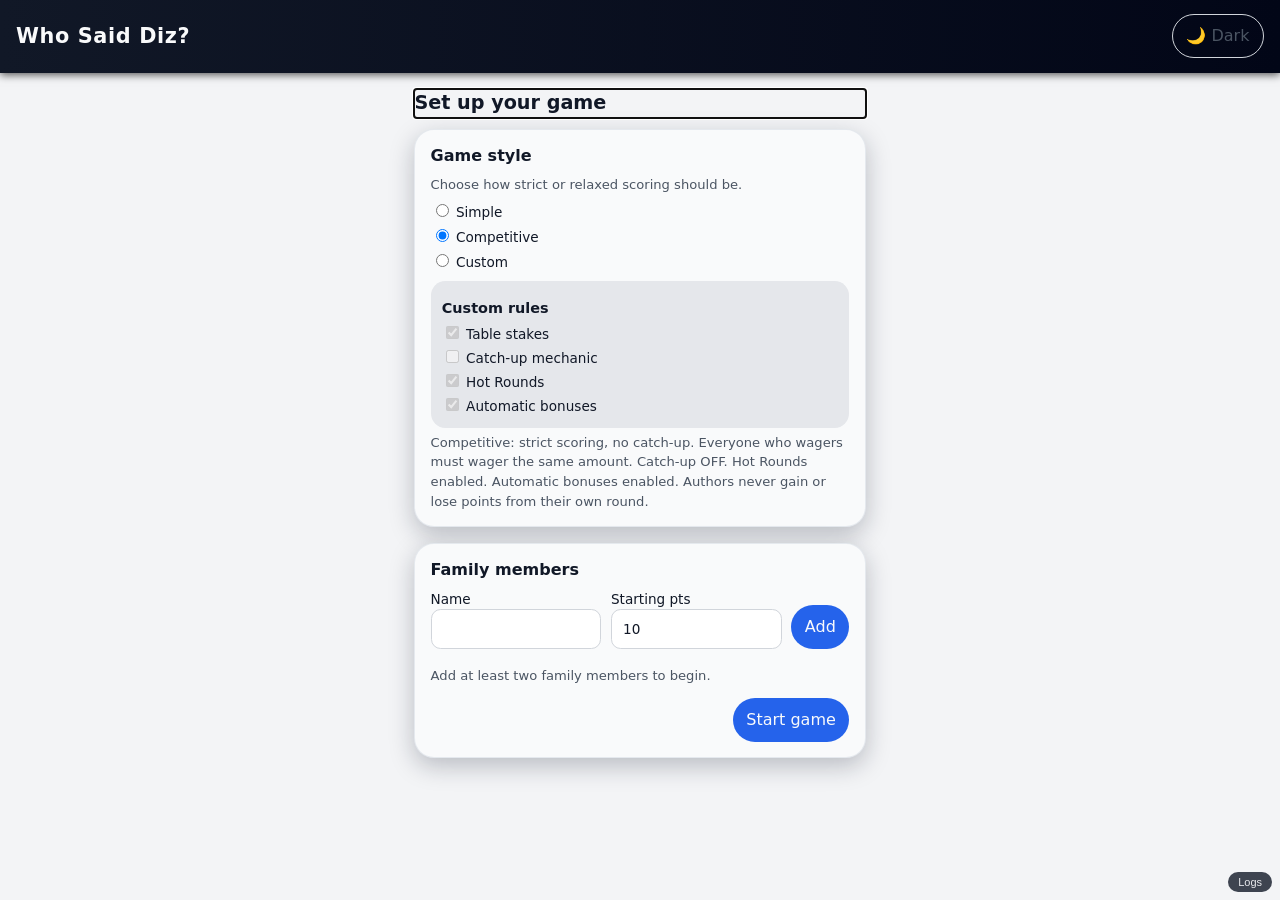
==== commit 568903cc: "Update index.html" ====
--- a/index.html
+++ b/index.html
@@ -3,8 +3,8 @@
 <head>
   <meta charset="UTF-8">
   <title>Who Said Diz? — Line Game</title>
-  <meta name="viewport" content="width=device-width, initial-scale=1">
-
+  <meta name="viewport"
+        content="width=device-width, initial-scale=1, maximum-scale=1, user-scalable=no">
   <link href="styles.css" rel="stylesheet">
 </head>
 <body>
@@ -16,89 +16,49 @@
 
   <main>
 
-    <!-- =========================
-         SETUP SCREEN
-         ========================= -->
+    <!-- SETUP -->
     <section id="screen-setup" class="screen screen--active">
       <h2>Set up your game</h2>
 
-      <!-- Game mode selection -->
       <section class="panel">
         <h3>Game style</h3>
-        <p class="hint">
-          Choose how strict or relaxed scoring should be. You can always change this between games.
-        </p>
-
+        <p class="hint">Choose how strict or relaxed scoring should be.</p>
         <div class="mode-group">
-          <label>
-            <input type="radio" name="gameMode" id="gameMode-simple">
-            Simple (family friendly)
-          </label>
-          <label>
-            <input type="radio" name="gameMode" id="gameMode-competitive">
-            Competitive (strict)
-          </label>
-          <label>
-            <input type="radio" name="gameMode" id="gameMode-custom">
-            Custom (you choose)
-          </label>
-        </div>
-
+          <label><input type="radio" name="gameMode" id="gameMode-simple"> Simple</label>
+          <label><input type="radio" name="gameMode" id="gameMode-competitive"> Competitive</label>
+          <label><input type="radio" name="gameMode" id="gameMode-custom"> Custom</label>
+        </div>
         <div class="mode-custom-options">
-          <h4>Custom game rules</h4>
-          <p class="hint">
-            These options apply when Custom is selected. Simple and Competitive use presets.
-          </p>
-          <label>
-            <input type="checkbox" id="option-tableStakes">
-            Table stakes (everyone who wagers must wager the same amount)
-          </label>
-          <label>
-            <input type="checkbox" id="option-catchUp">
-            Catch-up mechanic (Hunny Pot may help last place when they fall behind)
-          </label>
-          <label>
-            <input type="checkbox" id="option-hotRounds">
-            Offer Hot Rounds (extra pot bonus on some rounds)
-          </label>
-          <label>
-            <input type="checkbox" id="option-autoBonuses">
-            Automatic bonuses (streaks, hidden author, multi-land wins)
-          </label>
-        </div>
-
+          <h4>Custom rules</h4>
+          <label><input type="checkbox" id="option-tableStakes"> Table stakes</label>
+          <label><input type="checkbox" id="option-catchUp"> Catch-up mechanic</label>
+          <label><input type="checkbox" id="option-hotRounds"> Hot Rounds</label>
+          <label><input type="checkbox" id="option-autoBonuses"> Automatic bonuses</label>
+        </div>
         <p id="gameModeDescription" class="hint"></p>
       </section>
 
-      <!-- Players -->
       <section class="panel">
         <h3>Family members</h3>
         <div class="form-row">
           <label>Name
             <input id="playerName" class="input" type="text" autocomplete="off">
           </label>
-          <label>Starting points
+          <label>Starting pts
             <input id="playerPoints" class="input" type="number" value="10" min="0">
           </label>
-          <button id="addPlayerBtn" class="btn" type="button">Add player</button>
-        </div>
-
+          <button id="addPlayerBtn" class="btn btn--primary" type="button">Add</button>
+        </div>
         <div id="playersList" class="list"></div>
-
         <div class="actions actions--end">
-          <button id="startGameBtn" class="btn btn--primary" type="button">
-            Start game
-          </button>
-        </div>
-      </section>
-    </section>
-
-    <!-- =========================
-         QUESTION SCREEN
-         ========================= -->
+          <button id="startGameBtn" class="btn btn--primary" type="button">Start game</button>
+        </div>
+      </section>
+    </section>
+
+    <!-- QUESTION -->
     <section id="screen-question" class="screen">
       <h2>Write the question</h2>
-
       <section class="panel">
         <div class="form-row">
           <label>Attraction
@@ -108,12 +68,10 @@
             <input id="landName" class="input" list="landSuggestions" autocomplete="off">
           </label>
         </div>
-
         <label>Question
           <textarea id="betDescription" class="input input--textarea" rows="3"
             placeholder="What would they say about this ride?"></textarea>
         </label>
-
         <div class="actions">
           <button id="randomBetBtn" class="btn btn--ghost" type="button">Random idea</button>
           <button id="clearBetFormBtn" class="btn btn--ghost" type="button">Clear</button>
@@ -122,16 +80,12 @@
       </section>
     </section>
 
-    <!-- suggestion lists -->
     <datalist id="attractionSuggestions"></datalist>
     <datalist id="landSuggestions"></datalist>
 
-    <!-- =========================
-         WAGER SCREEN
-         ========================= -->
+    <!-- WAGER -->
     <section id="screen-wager" class="screen">
       <h2>Who said it? Place your bets</h2>
-
       <section class="panel">
         <div class="table-wrapper">
           <table class="table table--wager">
@@ -140,116 +94,85 @@
                 <th>Player</th>
                 <th>Guess</th>
                 <th>Wager</th>
-                <th>Available</th>
+                <th>Avail</th>
               </tr>
             </thead>
             <tbody id="wagerTableBody"></tbody>
           </table>
         </div>
-
         <p id="wagerHints" class="hint"></p>
-
         <div class="actions actions--end">
-          <button id="lockGuessesBtn" class="btn btn--primary" type="button">
-            Lock in guesses
-          </button>
-        </div>
-      </section>
-    </section>
-
-    <!-- =========================
-         REVEAL SCREEN
-         ========================= -->
+          <button id="lockGuessesBtn" class="btn btn--primary" type="button">Lock in guesses</button>
+        </div>
+      </section>
+    </section>
+
+    <!-- REVEAL -->
     <section id="screen-reveal" class="screen">
       <h2>Reveal</h2>
-
       <section class="panel">
         <div id="selectedAnswerPanel" class="selected-answer-panel"></div>
-
         <div class="actions">
-          <button id="viewAdjustmentsBtn" class="btn btn--ghost" type="button">
-            View adjustments
-          </button>
-          <button id="toScoresBtn" class="btn" type="button">
-            View scores
-          </button>
-          <button id="nextRoundBtn" class="btn btn--primary" type="button">
-            Next round
-          </button>
-        </div>
-      </section>
-    </section>
-
-    <!-- =========================
-         SCORES SCREEN
-         ========================= -->
+          <button id="viewAdjustmentsBtn" class="btn btn--ghost" type="button">Adjustments</button>
+          <button id="toScoresBtn" class="btn btn--ghost" type="button">Scores</button>
+          <button id="nextRoundBtn" class="btn btn--primary" type="button">Next round</button>
+        </div>
+      </section>
+    </section>
+
+    <!-- SCORES -->
     <section id="screen-scores" class="screen">
       <h2>Scores</h2>
-
       <section class="panel">
         <div class="scores-header">
           <span id="hunnyPotLabel" class="pill pill--hunny">Hunny Pot: 0 pts</span>
           <div class="actions">
             <button id="viewHistoryBtn" class="btn btn--ghost" type="button">History</button>
-            <button id="restartGameBtn" class="btn btn--ghost" type="button">Restart game</button>
+            <button id="restartGameBtn" class="btn btn--ghost" type="button">Restart</button>
           </div>
         </div>
-
         <div class="table-wrapper">
           <table class="table table--scores">
             <thead>
-              <tr>
-                <th>Place</th>
-                <th>Player</th>
-                <th>Points</th>
-              </tr>
+              <tr><th>Place</th><th>Player</th><th>Points</th></tr>
             </thead>
             <tbody id="scoresTableBody"></tbody>
           </table>
         </div>
-
         <div class="actions actions--end">
-          <button id="backToScoresBtn" class="btn" type="button">Back</button>
-        </div>
-      </section>
-    </section>
-
-    <!-- =========================
-         HISTORY SCREEN
-         ========================= -->
+          <button id="scoresBackToSetupBtn" class="btn" type="button">Back to setup</button>
+        </div>
+      </section>
+    </section>
+
+    <!-- HISTORY -->
     <section id="screen-history" class="screen">
       <h2>Round history</h2>
-
       <section class="panel">
         <div id="historyList" class="list"></div>
-
         <div class="actions actions--end">
-          <button id="backToScoresBtn" class="btn" type="button">Back to scores</button>
+          <button id="historyBackToScoresBtn" class="btn" type="button">Back to scores</button>
         </div>
       </section>
     </section>
 
   </main>
 
-  <!-- =========================
-       MODALS
-       ========================= -->
-
-  <!-- Answer modal -->
+  <!-- ANSWER MODAL -->
   <div id="answerBackdrop" class="backdrop">
     <div class="modal">
       <h3 id="answerPlayerLabel">Your answer</h3>
       <p id="answerPrompt" class="hint"></p>
       <textarea id="answerInput" class="input input--textarea" rows="3"></textarea>
       <div class="actions">
-        <button id="answerGhostBtn" class="btn btn--ghost" type="button">Use ride fragment</button>
+        <button id="answerGhostBtn" class="btn btn--ghost" type="button">Ride fragment</button>
         <button id="answerCancelBtn" class="btn" type="button">Cancel</button>
-        <button id="answerSaveBtn" class="btn btn--primary" type="button">Save answer</button>
-      </div>
-    </div>
-  </div>
-
-  <!-- Give from Hunny Pot -->
+        <button id="answerSaveBtn" class="btn btn--primary" type="button">Save</button>
+      </div>
+    </div>
+  </div>
+
+  <!-- GIVE HUNNY -->
   <div id="giveHunnyBackdrop" class="backdrop">
     <div class="modal">
       <p id="giveHunnyMessage" class="hint"></p>
@@ -261,7 +184,7 @@
     </div>
   </div>
 
-  <!-- Add to Hunny Pot -->
+  <!-- ADD TO POT -->
   <div id="addHunnyBackdrop" class="backdrop">
     <div class="modal">
       <p class="hint">Add points to the Hunny Pot.</p>
@@ -273,7 +196,7 @@
     </div>
   </div>
 
-  <!-- Clear Hunny Pot -->
+  <!-- CLEAR POT -->
   <div id="clearHunnyBackdrop" class="backdrop">
     <div class="modal">
       <p id="clearHunnyMessage" class="hint"></p>
@@ -284,7 +207,7 @@
     </div>
   </div>
 
-  <!-- Hot Round modal -->
+  <!-- HOT ROUND -->
   <div id="hotRoundBackdrop" class="backdrop">
     <div class="modal">
       <p id="hotRoundMessage" class="hint"></p>
@@ -292,12 +215,12 @@
       <div class="actions">
         <button id="hotRoundCancel" class="btn" type="button">Cancel</button>
         <button id="hotRoundSkip" class="btn" type="button">Skip</button>
-        <button id="hotRoundConfirm" class="btn btn--primary" type="button">Make it hot</button>
-      </div>
-    </div>
-  </div>
-
-  <!-- Reveal overlay -->
+        <button id="hotRoundConfirm" class="btn btn--primary" type="button">Make it hot 🔥</button>
+      </div>
+    </div>
+  </div>
+
+  <!-- REVEAL OVERLAY -->
   <div id="revealBackdrop" class="backdrop">
     <div class="modal modal--wide">
       <div id="revealContent"></div>
@@ -307,7 +230,7 @@
     </div>
   </div>
 
-  <!-- Adjustments modal -->
+  <!-- ADJUSTMENTS -->
   <div id="adjustmentsBackdrop" class="backdrop">
     <div class="modal modal--wide">
       <h3>Round adjustments</h3>
@@ -318,62 +241,41 @@
     </div>
   </div>
 
-  <!-- Toast -->
+  <!-- TOAST -->
   <div id="toast" class="toast"></div>
 
-  <!-- =========================
-       IN-PAGE CONSOLE (LIGHTWEIGHT)
-       ========================= -->
+  <!-- IN-PAGE CONSOLE -->
   <script>
-    (function setupInPageConsole() {
+    (function () {
       try {
-        var logContainer = document.createElement('div');
-        logContainer.id = 'inPageConsole';
-        logContainer.textContent = '';
-        Object.assign(logContainer.style, {
-          position:   'fixed',
-          left:       '0',
-          bottom:     '0',
-          width:      '100%',
-          maxHeight:  '30vh',
-          overflowY:  'auto',
-          background: 'rgba(0,0,0,0.9)',
-          color:      '#0f0',
-          fontFamily: 'monospace',
-          fontSize:   '11px',
-          padding:    '2px 4px',
-          zIndex:     '9999',
-          boxSizing:  'border-box',
-          display:    'none'
+        var box = document.createElement('div');
+        box.id  = 'inPageConsole';
+        Object.assign(box.style, {
+          position:'fixed',left:'0',bottom:'0',width:'100%',
+          maxHeight:'30vh',overflowY:'auto',
+          background:'rgba(0,0,0,0.9)',color:'#0f0',
+          fontFamily:'monospace',fontSize:'11px',
+          padding:'2px 4px',zIndex:'9999',
+          boxSizing:'border-box',display:'none'
         });
 
-        var toggle = document.createElement('button');
-        toggle.textContent = 'Logs';
-        Object.assign(toggle.style, {
-          position:     'fixed',
-          right:        '8px',
-          bottom:       '8px',
-          zIndex:       '10000',
-          padding:      '2px 6px',
-          fontSize:     '11px',
-          borderRadius: '4px',
-          border:       'none',
-          background:   '#111827',
-          color:        '#e5e7eb',
-          opacity:      '0.7'
+        var btn = document.createElement('button');
+        btn.textContent = 'Logs';
+        Object.assign(btn.style, {
+          position:'fixed',right:'8px',bottom:'8px',zIndex:'10000',
+          padding:'4px 10px',fontSize:'11px',borderRadius:'999px',
+          border:'none',background:'#111827',color:'#e5e7eb',opacity:'0.8'
         });
-
-        toggle.addEventListener('click', function () {
-          logContainer.style.display =
-            logContainer.style.display === 'none' ? 'block' : 'none';
+        btn.addEventListener('click', function () {
+          box.style.display = box.style.display === 'none' ? 'block' : 'none';
         });
 
         document.addEventListener('DOMContentLoaded', function () {
-          document.body.appendChild(logContainer);
-          document.body.appendChild(toggle);
+          document.body.appendChild(box);
+          document.body.appendChild(btn);
         });
 
-        var originalLog = console.log.bind(console);
+        var origLog = console.log.bind(console);
         console.log = function () {
           var args = Array.prototype.slice.call(arguments);
           try {
@@ -381,31 +283,23 @@
               if (typeof a === 'string') return a;
               try { return JSON.stringify(a); } catch (e) { return String(a); }
             }).join(' ');
-            var entry = document.createElement('div');
-            entry.textContent = line;
-            logContainer.appendChild(entry);
-            logContainer.scrollTop = logContainer.scrollHeight;
+            var el = document.createElement('div');
+            el.textContent = line;
+            box.appendChild(el);
+            box.scrollTop = box.scrollHeight;
           } catch (e) {}
-          originalLog.apply(console, args);
+          origLog.apply(console, args);
         };
-
-        console.log('In-page console initialized');
-      } catch (e) {
-        // ignore
-      }
+        console.log('Console ready');
+      } catch (e) {}
     })();
   </script>
 
-  <!-- =========================
-       SCRIPT MODULES
-       ========================= -->
+  <!-- SCRIPTS -->
   <script src="parks-data.js"></script>
   <script src="questions.js"></script>
   <script src="ghostRideFragments.js"></script>
-  <script type="module" src="game-state.js"></script>
-  <script type="module" src="game-logic-questions.js"></script>
-  <script type="module" src="game-logic-rounds.js"></script>
-  <script type="module" src="ui-render.js"></script>
   <script type="module" src="ui.js"></script>
+
 </body>
 </html>
--- a/styles.css
+++ b/styles.css
@@ -1,926 +1,493 @@
-/* ============================================================
-   styles.css
-   Who Said Diz — main stylesheet
-
-   Structure:
-     1.  Design tokens (CSS custom properties)
-     2.  Dark theme overrides
-     3.  Global resets
-     4.  App shell & screen system
-     5.  Topbar
-     6.  Typography
-     7.  Buttons
-     8.  Panels & stacks
-     9.  Form fields
-     10. Players & scoreboard
-     11. Pills / status chips
-     12. Bets & history
-     13. Bonus panels
-     14. Empty states
-     15. Small-actions rows
-     16. Metrics / totals
-     17. Modals
-     18. Misc utilities
-     19. Responsive overrides
-============================================================ */
-
-
-/* ============================================================
-   1. DESIGN TOKENS — light theme (default)
-   All sizes, colors, radii, and shadows are defined here.
-   Dark theme only overrides the color tokens below.
-============================================================ */
-
-:root,
-[data-theme="light"] {
-
-  /* -- Fluid typography scale --
-     Each size clamps between a min and max value based on
-     viewport width. No breakpoints needed for text sizing. */
-  --text-xs:   clamp(0.8rem,  0.75rem + 0.25vw, 0.9rem);
-  --text-sm:   clamp(0.9rem,  0.85rem + 0.40vw, 1.05rem);
-  --text-base: clamp(1.05rem, 1.00rem + 0.35vw, 1.2rem);
-  --text-lg:   clamp(1.3rem,  1.10rem + 0.90vw, 1.7rem);
-  --text-xl:   clamp(1.7rem,  1.40rem + 1.50vw, 2.5rem);
-
-  /* -- Spacing scale --
-     Named by rough rem value for easy mental mapping. */
-  --space-1:  0.25rem;
-  --space-2:  0.50rem;
-  --space-3:  0.75rem;
-  --space-4:  1.00rem;
-  --space-5:  1.25rem;
-  --space-6:  1.50rem;
-  --space-8:  2.00rem;
-  --space-10: 2.50rem;
-  --space-12: 3.00rem;
-
-  /* -- Surface colors --
-     Multiple surface levels allow layering without harsh
-     borders. surface-2 is slightly warmer than surface. */
-  --color-bg:             #f7f6f2;
-  --color-surface:        #ffffff;
-  --color-surface-2:      #fbfaf7;
-  --color-surface-offset: #f3f0ec;
-  --color-surface-soft:   #f6f3ee;
-  --color-border:         #ddd6ca;
-
-  /* -- Text colors -- */
-  --color-text:         #1f1d18;
-  --color-text-muted:   #6f6d67;
-  --color-text-faint:   #9d9a92;
-  --color-text-inverse: #f9f8f4;  /* used on dark button backgrounds */
-
-  /* -- Brand / semantic colors -- */
-  --color-primary:       #235b8c;
-  --color-primary-hover: #29689f;
-  --color-success:       #166534;
-  --color-warning:       #b45309;
-  --color-error:         #b42318;
-  --color-gold:          #a16207;  /* Hunny Pot accent */
-
-  /* -- Border radii -- */
-  --radius-sm:   0.5rem;
-  --radius-md:   0.85rem;
-  --radius-lg:   1.25rem;
-  --radius-full: 9999px;  /* pill shape */
-
-  /* -- Shadows -- */
-  --shadow-sm: 0 1px 2px rgba(24, 24, 24, 0.05);
-  --shadow-md: 0 10px 30px rgba(24, 24, 24, 0.09);
-
-  /* -- Fonts --
-     Cabinet Grotesk: headings (display weight, tight leading)
-     Satoshi: body copy (readable, slightly warm) */
-  --font-display: 'Cabinet Grotesk', 'Inter', sans-serif;
-  --font-body:    'Satoshi', 'Inter', sans-serif;
-}
-
-
-/* ============================================================
-   2. DARK THEME OVERRIDES
-   Only color tokens are overridden here. Everything else
-   (spacing, typography, radii) stays the same.
-   Activated by data-theme="dark" on <html>.
-   FIX: Previously, modals and inputs hardcoded #ffffff which
-   broke dark mode. All surfaces now use CSS variables.
-============================================================ */
-
-[data-theme="dark"] {
-
-  /* Surfaces — warm dark neutrals rather than cold grey */
-  --color-bg:             #171614;
-  --color-surface:        #1c1b19;
-  --color-surface-2:      #201f1d;
-  --color-surface-offset: #22211f;
-  --color-surface-soft:   #1f1e1c;
-  --color-border:         #393836;
-
-  /* Text */
-  --color-text:         #e2dfd8;
-  --color-text-muted:   #b1aea7;
-  --color-text-faint:   #7d7a73;
-  --color-text-inverse: #211f1c;
-
-  /* Brand / semantic — adjusted for dark backgrounds */
-  --color-primary:       #4f98a3;
-  --color-primary-hover: #227f8b;
-  --color-success:       #6daa45;
-  --color-warning:       #bb653b;
-  --color-error:         #d163a7;
-  --color-gold:          #e8af34;
-
-  /* Shadows — deeper on dark backgrounds */
-  --shadow-sm: 0 1px 2px rgba(0, 0, 0, 0.25);
-  --shadow-md: 0 10px 28px rgba(0, 0, 0, 0.36);
-}
-
-
-/* ============================================================
-   3. GLOBAL RESETS
-   Minimal resets; browser defaults are mostly kept.
-============================================================ */
+/* =========================================
+   RESET + BASE
+   ========================================= */
 
 *,
 *::before,
 *::after {
   box-sizing: border-box;
+}
+
+html,
+body {
   margin: 0;
   padding: 0;
 }
 
-html {
-  /* Prevent iOS font size inflation on orientation change */
-  -webkit-text-size-adjust: 100%;
-  text-size-adjust: 100%;
-  scroll-behavior: smooth;
-}
-
 body {
-  /* 100dvh accounts for mobile browser chrome (address bar, etc.) */
-  min-height: 100dvh;
-  font-family: var(--font-body);
-  font-size: var(--text-base);
-  line-height: 1.55;
+  font-family: system-ui, -apple-system, BlinkMacSystemFont, "Segoe UI", sans-serif;
+  line-height: 1.5;
+  min-height: 100vh;
+  background-color: var(--color-bg);
   color: var(--color-text);
-
-  /* Subtle two-tone radial gradient behind all content */
-  background:
-    radial-gradient(circle at top left,  color-mix(in oklab, var(--color-gold)    12%, transparent), transparent 32%),
-    radial-gradient(circle at top right, color-mix(in oklab, var(--color-primary) 14%, transparent), transparent 36%),
-    var(--color-bg);
-}
-
-/* Inherit font into all interactive elements so nothing
-   accidentally renders in the browser's default font */
-button,
-input,
-textarea,
-select {
-  font: inherit;
-  color: inherit;
-}
-
-button {
-  cursor: pointer;
-  border: none;
-  background: none;
-}
-
-/* ---- Form inputs ----
-   FIX: background was hardcoded #fff, breaking dark mode.
-   Now uses var(--color-surface) so it adapts to the theme. */
-input,
-textarea,
-select {
-  width: 100%;
-  border: 1px solid color-mix(in oklab, var(--color-text) 12%, transparent);
-  background: var(--color-surface);
-  border-radius: var(--radius-md);
-  padding: 0.85rem 0.95rem;
-}
-
-textarea {
-  min-height: 120px;
-  resize: vertical;
-}
-
-/* Visible focus ring for keyboard navigation */
-:focus-visible {
-  outline: 2px solid var(--color-primary);
-  outline-offset: 2px;
-}
-
-
-/* ============================================================
-   4. APP SHELL & SCREEN SYSTEM
-   .app         — outer max-width container, centers on desktop
-   .screen-shell — flex column: topbar + main area
-   .screen      — hidden by default; shown via .screen--active
-============================================================ */
-
-.app {
-  max-width: 1300px;
+}
+
+/* =========================================
+   THEME VARIABLES
+   ========================================= */
+
+:root {
+  --color-bg: #020617;
+  --color-bg-elevated: #030712;
+  --color-bg-header: #000000;
+  --color-bg-soft: #111827;
+  --color-text: #f9fafb;
+  --color-text-soft: #9ca3af;
+  --color-primary: #38bdf8;
+  --color-primary-hover: #0ea5e9;
+  --color-border: #1f2937;
+  --color-danger: #f97373;
+  --color-hunny: #fbbf24;
+  --color-hot: #f97316;
+
+  --shadow-soft: 0 8px 24px rgba(0, 0, 0, 0.6);
+  --radius-sm: 0.6rem;
+  --radius-md: 0.9rem;
+  --radius-lg: 1.1rem;
+
+  --tap-size: 44px;
+}
+
+html[data-theme="light"] {
+  --color-bg: #f3f4f6;
+  --color-bg-elevated: #f9fafb;
+  --color-bg-header: #111827;
+  --color-bg-soft: #e5e7eb;
+  --color-text: #111827;
+  --color-text-soft: #4b5563;
+  --color-primary: #2563eb;
+  --color-primary-hover: #1d4ed8;
+  --color-border: #d1d5db;
+  --color-danger: #b91c1c;
+  --color-hunny: #f59e0b;
+  --color-hot: #ef4444;
+
+  --shadow-soft: 0 8px 24px rgba(15, 23, 42, 0.25);
+}
+
+/* =========================================
+   APP SHELL
+   ========================================= */
+
+.app-header {
+  position: sticky;
+  top: 0;
+  z-index: 50;
+  display: flex;
+  align-items: center;
+  justify-content: space-between;
+  padding: 0.9rem 1rem;
+  background: linear-gradient(to right, var(--color-bg-header), #020617);
+  color: #f9fafb;
+  box-shadow: 0 2px 8px rgba(0, 0, 0, 0.65);
+}
+
+.app-header h1 {
+  margin: 0;
+  font-size: 1.3rem;
+  letter-spacing: 0.03em;
+}
+
+main {
+  max-width: 480px;
   margin: 0 auto;
-  padding: var(--space-4);
-  display: flex;
-  flex-direction: column;
-  min-height: 100dvh;
-  gap: var(--space-3);
-}
-
-/* Wraps header + main; fills available height */
-.screen-shell {
-  flex: 1;
-  display: flex;
-  flex-direction: column;
-  gap: var(--space-3);
-}
-
-.app-main {
-  flex: 1;
-  display: flex;
-  flex-direction: column;
-  gap: var(--space-3);
-}
-
-/* Each screen is a vertical stack.
-   Only .screen--active is shown; all others are display:none. */
+  padding: 1rem 0.9rem 4rem;
+}
+
+/* Screens */
+
 .screen {
   display: none;
+  margin-bottom: 2rem;
+}
+
+.screen--active {
+  display: block;
+}
+
+.screen h2 {
+  margin: 0 0 0.7rem;
+  font-size: 1.2rem;
+}
+
+/* Panels (card-like sections) */
+
+.panel {
+  background: var(--color-bg-elevated);
+  border-radius: 1.25rem;
+  padding: 0.9rem 0.95rem;
+  box-shadow: var(--shadow-soft);
+  margin-bottom: 1rem;
+  border: 1px solid rgba(148, 163, 184, 0.2);
+}
+
+/* =========================================
+   TYPOGRAPHY & HELPERS
+   ========================================= */
+
+h3 {
+  margin: 0 0 0.4rem;
+  font-size: 1rem;
+}
+
+h4 {
+  margin: 0.5rem 0 0.2rem;
+  font-size: 0.9rem;
+}
+
+.hint {
+  margin: 0.3rem 0 0;
+  font-size: 0.82rem;
+  color: var(--color-text-soft);
+}
+
+/* Lists */
+
+.list {
+  display: flex;
   flex-direction: column;
-  gap: var(--space-3);
-}
-
-.screen--active {
-  display: flex;
-}
-
-/* Bottom-of-screen CTA group (Start game, Next round, etc.) */
-.primary-actions {
-  margin-top: auto;
+  gap: 0.75rem;
+}
+
+/* =========================================
+   FORM CONTROLS
+   ========================================= */
+
+.input {
+  width: 100%;
+  display: block;
+  padding: 0.55rem 0.7rem;
+  border-radius: var(--radius-sm);
+  border: 1px solid var(--color-border);
+  background: #020617;
+  color: var(--color-text);
+  font: inherit;
+  min-height: 40px;
+}
+
+html[data-theme="light"] .input {
+  background: #ffffff;
+}
+
+.input:focus {
+  outline: 2px solid var(--color-primary);
+  outline-offset: 1px;
+}
+
+.input--textarea {
+  resize: vertical;
+  min-height: 80px;
+}
+
+.input--small {
+  width: 4.2rem;
+}
+
+/* Form rows */
+
+.form-row {
   display: flex;
   flex-direction: column;
-  gap: var(--space-3);
-}
-
-.primary-actions .btn {
+  gap: 0.6rem;
+  margin-bottom: 0.75rem;
+}
+
+.form-row label {
+  font-size: 0.85rem;
+}
+
+/* Tables */
+
+.table-wrapper {
   width: 100%;
-}
-
-
-/* ============================================================
-   5. TOPBAR
-   Branding strip at the top of every screen.
-   backdrop-filter provides a frosted-glass effect where
-   supported; degrades gracefully on older browsers.
-============================================================ */
-
-.topbar {
-  display: flex;
-  gap: var(--space-3);
-  align-items: center;
-  justify-content: space-between;
-  margin-bottom: var(--space-3);
-  padding: var(--space-4);
-  background: color-mix(in oklab, var(--color-surface) 94%, transparent);
-  border: 1px solid var(--color-border);
-  border-radius: 20px;
-  box-shadow: var(--shadow-md);
-
-  /* Frosted-glass blur — no @supports needed; degrades silently */
-  backdrop-filter: blur(14px);
-}
-
-.brand {
-  display: flex;
-  gap: var(--space-3);
-  align-items: center;
-}
-
-.logo {
-  width: 56px;
-  height: 56px;
-  color: var(--color-primary);
-}
-
-
-/* ============================================================
-   6. TYPOGRAPHY
-============================================================ */
-
-h1,
-h2,
-h3 {
-  font-family: var(--font-display);
-  line-height: 1.08;
-}
-
-h1 { font-size: var(--text-xl); }
-h2 {
-  font-size: var(--text-lg);
-  margin-bottom: var(--space-3);
-}
-h3 { font-size: 1.1rem; }
-
-/* Subtitle / tagline text under the h1 in the topbar */
-.sub {
-  color: var(--color-text-muted);
-  font-size: var(--text-sm);
-  max-width: 60ch;
-}
-
-/* Inline muted hint text used throughout panels */
-.hint {
-  color: var(--color-text-muted);
-  font-size: var(--text-sm);
-}
-
-
-/* ============================================================
-   7. BUTTONS
-   Base .btn class + three modifier variants:
-     .btn-primary   — filled brand blue, main CTAs
-     .btn-secondary — ghost / muted, secondary actions
-     .btn-danger    — red tint, destructive actions
-     .btn-xs        — compact size for inline actions
-============================================================ */
+  overflow-x: auto;
+  -webkit-overflow-scrolling: touch;
+}
+
+.table {
+  width: 100%;
+  border-collapse: collapse;
+  font-size: 0.88rem;
+}
+
+.table th,
+.table td {
+  padding: 0.4rem 0.45rem;
+  border-bottom: 1px solid var(--color-border);
+  vertical-align: middle;
+}
+
+.table th {
+  text-align: left;
+  font-weight: 600;
+  background: var(--color-bg-soft);
+}
+
+/* =========================================
+   BUTTONS
+   ========================================= */
 
 .btn {
   display: inline-flex;
   align-items: center;
   justify-content: center;
+  min-height: var(--tap-size);
+  padding: 0.45rem 0.85rem;
+  border-radius: 999px;
+  border: none;
+  font: inherit;
+  cursor: pointer;
+  background: var(--color-bg-soft);
+  color: var(--color-text);
+  white-space: nowrap;
+}
+
+.btn--primary {
+  background: var(--color-primary);
+  color: #f9fafb;
+}
+
+.btn--primary:hover {
+  background: var(--color-primary-hover);
+}
+
+.btn--ghost {
+  background: transparent;
+  color: var(--color-text-soft);
+  border: 1px solid var(--color-border);
+}
+
+.btn:disabled {
+  opacity: 0.5;
+  cursor: default;
+}
+
+/* Actions row */
+
+.actions {
+  display: flex;
+  flex-wrap: wrap;
   gap: 0.5rem;
-  min-height: 44px;  /* WCAG 2.5.5 minimum touch target */
-  padding: 0.8rem 1rem;
-  border-radius: var(--radius-full);
-  border: 1px solid transparent;
-  font-weight: 700;
-  font-size: var(--text-sm);
-  transition:
-    background-color 180ms ease,
-    color            180ms ease,
-    border-color     180ms ease,
-    transform        180ms ease,
-    box-shadow       180ms ease;
-}
-
-.btn:hover {
-  transform: translateY(-1px);
-}
-
-/* Primary: filled brand color */
-.btn-primary {
-  background: var(--color-primary);
-  color: var(--color-text-inverse);
-  box-shadow: 0 10px 24px rgba(35, 91, 140, 0.25);
-}
-
-.btn-primary:hover {
-  background: var(--color-primary-hover);
-}
-
-/* Secondary: subtle offset surface with border */
-.btn-secondary {
-  background: var(--color-surface-offset);
-  border-color: color-mix(in oklab, var(--color-text) 12%, transparent);
-}
-
-/* Danger: red tint background, red text — used for destructive actions.
-   FIX: previously this relied on color-mix which would fall back to
-   solid red on unsupported browsers. The tint is intentional; the
-   solid red fallback is acceptable but worth noting. */
-.btn-danger {
-  background: color-mix(in oklab, var(--color-error) 14%, var(--color-surface));
-  color: var(--color-error);
-  border-color: color-mix(in oklab, var(--color-error) 30%, transparent);
-}
-
-/* Extra-small variant for tight inline spots (player chip actions, etc.) */
-.btn-xs {
-  min-height: 32px;
-  padding: 0.3rem 0.7rem;
-  font-size: var(--text-xs);
-}
-
-
-/* ============================================================
-   8. PANELS & STACKS
-   .panel — primary card container for each section
-   .stack — simple CSS grid for vertical spacing
-   .grid-2 — two-column layout for paired fields
-============================================================ */
-
-/* Generic vertical-gap grid */
-.stack {
-  display: grid;
-  gap: var(--space-3);
-}
-
-/* Primary card — warm gradient surface with border + shadow */
-.panel {
-  background: linear-gradient(180deg, var(--color-surface), var(--color-surface-2));
-  border: 1px solid var(--color-border);
-  border-radius: 20px;
-  padding: var(--space-4);
-  box-shadow: var(--shadow-md);
-}
-
-/* Two-column grid for paired fields (Attraction + Land, etc.) */
-.grid-2 {
-  display: grid;
-  grid-template-columns: repeat(2, minmax(0, 1fr));
-  gap: var(--space-3);
-}
-
-
-/* ============================================================
-   9. FORM FIELDS
-   .field       — label + input vertical stack
-   .field-group — side-by-side pair of fields (wager rows)
-============================================================ */
-
-.field {
-  display: grid;
+  margin-top: 0.8rem;
+}
+
+.actions--end {
+  justify-content: flex-end;
+}
+
+/* =========================================
+   CARDS
+   ========================================= */
+
+.card {
+  border-radius: 1rem;
+  background: var(--color-bg-elevated);
+  box-shadow: var(--shadow-soft);
+  padding: 0.7rem 0.8rem;
+  display: flex;
+  flex-direction: column;
   gap: 0.45rem;
-}
-
-.field label,
-.field__label {
-  font-size: var(--text-sm);
-  font-weight: 700;
-  margin-top: 4px;
-}
-
-/* Paired fields rendered side by side inside a wager row */
-.field-group {
-  display: grid;
-  gap: var(--space-3);
-}
-
-@media (min-width: 400px) {
-  .field-group {
-    grid-template-columns: repeat(2, minmax(0, 1fr));
-  }
-}
-
-
-/* ============================================================
-   10. PLAYERS & SCOREBOARD
-   .players      — grid wrapper for player chips
-   .player-chip  — individual player card (avatar + stats + actions)
-   .scoreboard   — ranked score card grid
-   .score-card   — individual score cell
-============================================================ */
-
-.players {
-  display: grid;
-  gap: var(--space-3);
-}
-
-/* Shared card base for players, scores, history, bets, bonuses */
-.player-chip,
-.score-card,
-.history-item,
-.player-bet-row,
-.bonus-card,
-.earned-card {
-  border: 1px solid var(--color-border);
-  background: linear-gradient(180deg, var(--color-surface), var(--color-surface-2));
-  border-radius: 16px;
-}
-
-/* Player chip: name/avatar on the left, action buttons on the right */
-.player-chip {
-  display: grid;
-  grid-template-columns: 1fr auto;
-  gap: var(--space-2);
-  padding: var(--space-3);
-  align-items: center;
-}
-
-.player-chip__main {
-  display: flex;
-  align-items: center;
-  gap: var(--space-2);
-}
-
-/* Gold radial avatar badge showing player initials.
-   NOTE: hardcoded gold gradient looks best on light backgrounds;
-   contrast is borderline in dark mode — monitor if dark mode is
-   ever promoted to a first-class feature. */
-.player-chip__avatar {
-  width: 32px;
-  height: 32px;
-  border-radius: var(--radius-full);
-  background: radial-gradient(circle at 30% 30%, #facc15, #eab308);
-  color: #111827;
-  display: flex;
-  align-items: center;
-  justify-content: center;
-  font-size: 0.78rem;
-  font-weight: 700;
-  flex-shrink: 0;
-}
-
-.player-chip__name { font-weight: 600; }
-
-.player-chip__meta {
-  font-size: 0.75rem;
-  color: var(--color-text-muted);
-}
-
-.player-chip__actions {
-  display: flex;
-  flex-direction: column;
-  gap: 0.35rem;
-  align-items: flex-end;
-}
-
-/* Scoreboard: auto-fit columns so any number of players looks good */
-.scoreboard {
-  display: grid;
-  grid-template-columns: repeat(auto-fit, minmax(160px, 1fr));
-  gap: var(--space-3);
-}
-
-.score-card {
-  padding: var(--space-3);
-  display: grid;
-  gap: 0.35rem;
-}
-
-.score-name { font-weight: 700; }
-
-/* tabular-nums prevents the scoreboard shifting as digits change */
-.score-points {
-  font-size: 1.7rem;
-  font-weight: 700;
-  font-variant-numeric: tabular-nums;
-  color: var(--color-primary);
-}
-
-
-/* ============================================================
-   11. PILLS / STATUS CHIPS
-   Small inline badges for round status, Hot Round, pot total.
-   FIX: .pill-open and .pot-pill-total previously used hardcoded
-   hex values that broke dark mode. Now derived via color-mix.
-============================================================ */
+  border: 1px solid rgba(148, 163, 184, 0.25);
+}
+
+.card-main {
+  flex: 1 1 auto;
+}
+
+.card-title {
+  font-size: 0.95rem;
+  font-weight: 600;
+  margin-bottom: 0.2rem;
+}
+
+.card-subtitle {
+  font-size: 0.8rem;
+  color: var(--color-text-soft);
+}
+
+.card-actions {
+  display: flex;
+  flex-wrap: wrap;
+  gap: 0.25rem;
+  justify-content: flex-end;
+}
+
+/* =========================================
+   PILLS
+   ========================================= */
 
 .pill {
   display: inline-flex;
   align-items: center;
-  min-height: 28px;
-  padding: 0.3rem 0.7rem;
-  border-radius: var(--radius-full);
-  font-size: var(--text-xs);
-  font-weight: 700;
-  background: var(--color-surface-offset);
-  color: var(--color-text-muted);
-}
-
-/* "Collecting answers" / "Guessing & wagering" status pill */
-.pill-open {
-  background: color-mix(in oklab, var(--color-success) 15%, var(--color-surface));
-  color: var(--color-success);
-}
-
-/* Win indicator */
-.pill-won {
-  background: color-mix(in oklab, var(--color-success) 18%, var(--color-surface));
-  color: var(--color-success);
-}
-
-/* Hunny Pot total displayed inline */
-.pot-pill-total {
-  background: color-mix(in oklab, var(--color-gold) 18%, var(--color-surface));
-  color: var(--color-gold);
-}
-
-
-/* ============================================================
-   12. BETS & HISTORY
-   .bet-list / .history-list — grid wrappers
-   .bet-card / .history-item — individual round cards
-   .bet-head                 — flex row: title + meta pills
-   .player-bet-row           — per-player wager input row
-============================================================ */
-
-.bet-list,
-.history-list {
-  display: grid;
-  gap: var(--space-3);
-}
-
-.bet-card,
-.history-item {
-  padding: var(--space-3);
-  display: grid;
-  gap: var(--space-3);
-}
-
-/* Title + status pill row — wraps on narrow screens via flex-wrap */
-.bet-head {
-  display: flex;
-  justify-content: space-between;
-  gap: var(--space-3);
-  align-items: flex-start;
-}
-
-.bet-meta {
-  display: flex;
-  flex-wrap: wrap;
-  gap: 0.45rem;
-}
-
-/* Per-player row in the wager screen:
-   player name / available points on top,
-   guess select + wager input below */
-.player-bet-row {
-  padding: 0.85rem;
-  display: grid;
-  gap: var(--space-3);
-  align-items: center;
-}
-
-.player-bet-row strong { font-size: var(--text-sm); }
-
-.player-bet-row > div:first-child {
-  display: flex;
-  justify-content: space-between;
-  align-items: baseline;
-}
-
-
-/* ============================================================
-   13. BONUS PANELS
-   .bonus-list / .bonus-earned-list — grid wrappers
-   .bonus-card / .earned-card       — individual bonus items
-   .bonus-head / .earned-head       — name + points row
-============================================================ */
-
-.bonus-list,
-.bonus-earned-list {
-  display: grid;
-  gap: var(--space-3);
-}
-
-.bonus-card,
-.earned-card {
-  padding: var(--space-3);
-}
-
-.bonus-head,
-.earned-head {
-  display: flex;
-  justify-content: space-between;
-  gap: var(--space-3);
-  align-items: flex-start;
-}
-
-/* Large gold point value on the right of each bonus card */
-.bonus-points {
-  font-family: var(--font-display);
-  font-size: 1.5rem;
-  font-weight: 700;
-  color: var(--color-gold);
-}
-
-
-/* ============================================================
-   14. EMPTY STATES
-   Shown when a list has no items yet (no players, no history).
-============================================================ */
-
-.empty {
-  color: var(--color-text-muted);
-  padding: var(--space-6);
-  text-align: center;
-  border: 1px dashed var(--color-border);
-  border-radius: 16px;
-}
-
-
-/* ============================================================
-   15. SMALL-ACTIONS ROWS
-   Inline button groups used throughout panels.
-   On mobile these stack vertically (see responsive section).
-============================================================ */
-
-.small-actions {
-  display: flex;
-  gap: var(--space-3);
-  flex-wrap: wrap;
-  align-items: center;
-  margin-top: var(--space-3);
-}
-
-.small-actions .btn {
-  min-height: 38px;
-  padding: 0.6rem 0.9rem;
-}
-
-/* Compact Hunny Pot control row (Add / Clear buttons) */
-.small-actions-hunny {
-  display: flex;
-  flex-wrap: wrap;
-  gap: var(--space-2);
-  align-items: center;
-}
-
-.small-actions-hunny .btn {
-  min-height: 32px;
-  padding: 0.3rem 0.7rem;
-  font-size: var(--text-xs);
-  margin-top: 10px;
-}
-
-
-/* ============================================================
-   16. METRICS / TOTALS
-   Four-column stats row shown at the top of the history screen.
-   FIX: was a fixed 4-column grid that collapsed to 1 column at
-   900px, skipping mid-size layouts. Now uses auto-fit so it
-   reflows gracefully at any width.
-============================================================ */
-
-.totals {
-  display: grid;
-  /* auto-fit: fills available space, minimum 120px per cell */
-  grid-template-columns: repeat(auto-fit, minmax(120px, 1fr));
-  gap: var(--space-3);
-}
-
-.metric {
-  padding: var(--space-3);
-  background: var(--color-surface-offset);
+  justify-content: center;
+  padding: 0.2rem 0.6rem;
+  border-radius: 999px;
+  font-size: 0.75rem;
+  font-weight: 500;
+}
+
+.pill--score {
+  background: var(--color-bg-soft);
+  color: var(--color-text-soft);
+}
+
+.pill--hunny {
+  background: var(--color-hunny);
+  color: #111827;
+}
+
+.pill--hot {
+  background: var(--color-hot);
+  color: #111827;
+}
+
+/* =========================================
+   MODE SELECTION
+   ========================================= */
+
+.mode-group {
+  display: flex;
+  flex-direction: column;
+  gap: 0.25rem;
+  margin: 0.4rem 0;
+}
+
+.mode-group label {
+  font-size: 0.85rem;
+}
+
+.mode-custom-options {
+  margin-top: 0.5rem;
+  padding: 0.6rem 0.7rem;
   border-radius: var(--radius-md);
-  min-width: 0;  /* prevents overflow in narrow grids */
-}
-
-/* tabular-nums keeps metrics from shifting as values change */
-.metric-value {
+  background: var(--color-bg-soft);
+  font-size: 0.85rem;
+}
+
+.mode-custom-options label {
   display: block;
-  font-size: 1.2rem;
-  font-weight: 700;
-  font-variant-numeric: tabular-nums;
-}
-
-
-/* ============================================================
-   17. MODALS
-   .modal-backdrop — fixed full-screen overlay with flex centering
-   .modal          — content card, max 420px wide
-   FIX: .modal previously hardcoded background: #ffffff, breaking
-   dark mode. Now uses var(--color-surface).
-============================================================ */
-
-.modal-backdrop {
+  margin: 0.15rem 0;
+}
+
+/* =========================================
+   SCORES
+   ========================================= */
+
+.score-row--leader {
+  background: rgba(34, 197, 94, 0.08);
+}
+
+/* =========================================
+   MODALS / BACKDROPS (bottom-sheet style on mobile)
+   ========================================= */
+
+.backdrop {
   position: fixed;
   inset: 0;
-  background: rgba(0, 0, 0, 0.45);
-  /* display is controlled by ui.js (none / flex) */
+  background: rgba(15, 23, 42, 0.7);
   display: none;
-  align-items: center;
+  align-items: flex-end;
   justify-content: center;
-  padding: var(--space-4);
-  z-index: 1000;
+  z-index: 9000;
 }
 
 .modal {
-  /* FIX: was background: #ffffff — now theme-aware */
-  background: var(--color-surface);
-  border-radius: 18px;
-  padding: var(--space-4);
-  box-shadow: var(--shadow-md);
-  max-width: 420px;
-  width: min(100%, 420px);
-  display: grid;
-  gap: var(--space-3);
-  border: 1px solid var(--color-border);
-}
-
-.modal-title {
-  font-family: var(--font-display);
-  font-size: var(--text-lg);
-}
-
-
-/* ============================================================
-   18. MISC UTILITIES
-============================================================ */
-
-/* Footer note below setup panel */
-.footer-note {
-  margin-top: var(--space-4);
-  font-size: var(--text-xs);
-  color: var(--color-text-muted);
-}
-
-/* Screen-reader only — visually hidden but accessible */
-.sr-only {
-  position: absolute;
-  width: 1px;
-  height: 1px;
-  overflow: hidden;
-  clip: rect(0, 0, 0, 0);
-  white-space: nowrap;
-}
-
-/* Section title within reveal / adjustments modal body */
+  background: var(--color-bg-elevated);
+  border-radius: 1.25rem 1.25rem 0 0;
+  padding: 0.9rem 0.95rem 1.1rem;
+  box-shadow: var(--shadow-soft);
+  width: 100%;
+  max-width: 520px;
+  max-height: 85vh;
+  overflow-y: auto;
+  border-top: 1px solid rgba(148, 163, 184, 0.4);
+}
+
+.modal--wide {
+  max-width: 520px;
+}
+
+/* On wider screens, center the modal like a dialog */
+@media (min-width: 768px) {
+  .backdrop {
+    align-items: center;
+  }
+  .modal,
+  .modal--wide {
+    border-radius: 1.25rem;
+  }
+}
+
+/* =========================================
+   REVEAL CONTENT
+   ========================================= */
+
+.reveal-card {
+  background: var(--color-bg-elevated);
+  border-radius: 1.1rem;
+  padding: 0.75rem 0.85rem;
+  border: 1px solid rgba(148, 163, 184, 0.35);
+}
+
+.reveal-question-text {
+  font-weight: 600;
+  margin-bottom: 0.2rem;
+}
+
+.reveal-author {
+  font-size: 0.8rem;
+  color: var(--color-text-soft);
+}
+
 .reveal-section-title {
-  font-weight: 700;
-  margin-top: 0.5rem;
-  margin-bottom: 0.25rem;
-}
-
-
-/* ============================================================
-   19. RESPONSIVE OVERRIDES
-   Two breakpoints:
-     ≤ 900px — collapse multi-column layouts to single column
-     ≤ 600px — tighten padding, stack all action buttons
-============================================================ */
-
-@media (max-width: 900px) {
-
-  /* Collapse two-column form grids to single column */
-  .grid-2,
-  .player-chip {
-    grid-template-columns: 1fr;
+  margin-top: 0.6rem;
+  font-size: 0.85rem;
+  font-weight: 600;
+}
+
+/* =========================================
+   TOAST
+   ========================================= */
+
+.toast {
+  position: fixed;
+  left: 50%;
+  bottom: 1.5rem;
+  transform: translateX(-50%) translateY(150%);
+  background: #020617;
+  color: #f9fafb;
+  padding: 0.5rem 1rem;
+  border-radius: 999px;
+  font-size: 0.8rem;
+  box-shadow: var(--shadow-soft);
+  z-index: 9500;
+  opacity: 0;
+  transition: opacity 0.2s ease, transform 0.2s ease;
+}
+
+.toast--visible {
+  opacity: 1;
+  transform: translateX(-50%) translateY(0);
+}
+
+/* =========================================
+   IN-PAGE CONSOLE
+   ========================================= */
+
+#inPageConsole {
+  font-family: ui-monospace, SFMono-Regular, Menlo, Monaco, Consolas, "Liberation Mono", "Courier New", monospace;
+}
+
+/* =========================================
+   RESPONSIVE TWEAKS
+   ========================================= */
+
+@media (min-width: 600px) {
+  .form-row {
+    flex-direction: row;
+    align-items: flex-end;
   }
-
-  /* Stack topbar and bet-head vertically */
-  .topbar,
-  .bet-head {
-    flex-direction: column;
-    align-items: flex-start;
+  .form-row label {
+    flex: 1 1 0;
   }
-
-  /* Allow small-action buttons to stretch and wrap */
-  .small-actions {
-    width: 100%;
-    flex-wrap: wrap;
-  }
-
-  .small-actions .btn {
-    flex: 1 1 auto;
-  }
-
-  /* Tighter outer padding */
-  .app {
-    padding: var(--space-3);
-  }
-}
-
-@media (max-width: 600px) {
-
-  .app {
-    padding: var(--space-2);
-    min-height: 100dvh;
-  }
-
-  .topbar {
-    padding: var(--space-3);
-  }
-
-  .panel {
-    padding: var(--space-3);
-  }
-
-  /* Scale down headings on small screens */
-  h1 { font-size: var(--text-lg); }
-  h2 { font-size: var(--text-base); }
-
-  .sub { max-width: 100%; }
-
-  /* Stack all action buttons vertically and stretch full width */
-  .small-actions {
-    flex-direction: column;
-    align-items: stretch;
-  }
-
-  .small-actions .btn,
-  .btn-primary,
-  .btn-secondary,
-  .btn-danger {
-    width: 100%;
-    justify-content: center;
-  }
-
-  .bet-card,
-  .history-item {
-    padding: var(--space-3);
-  }
-
-  /* Metrics grid: each cell fills full width on tiny screens */
-  .metric {
-    width: 100%;
-  }
-
-  /* Slightly smaller score number to prevent overflow */
-  .score-points {
-    font-size: 1.45rem;
-  }
-}
+}
